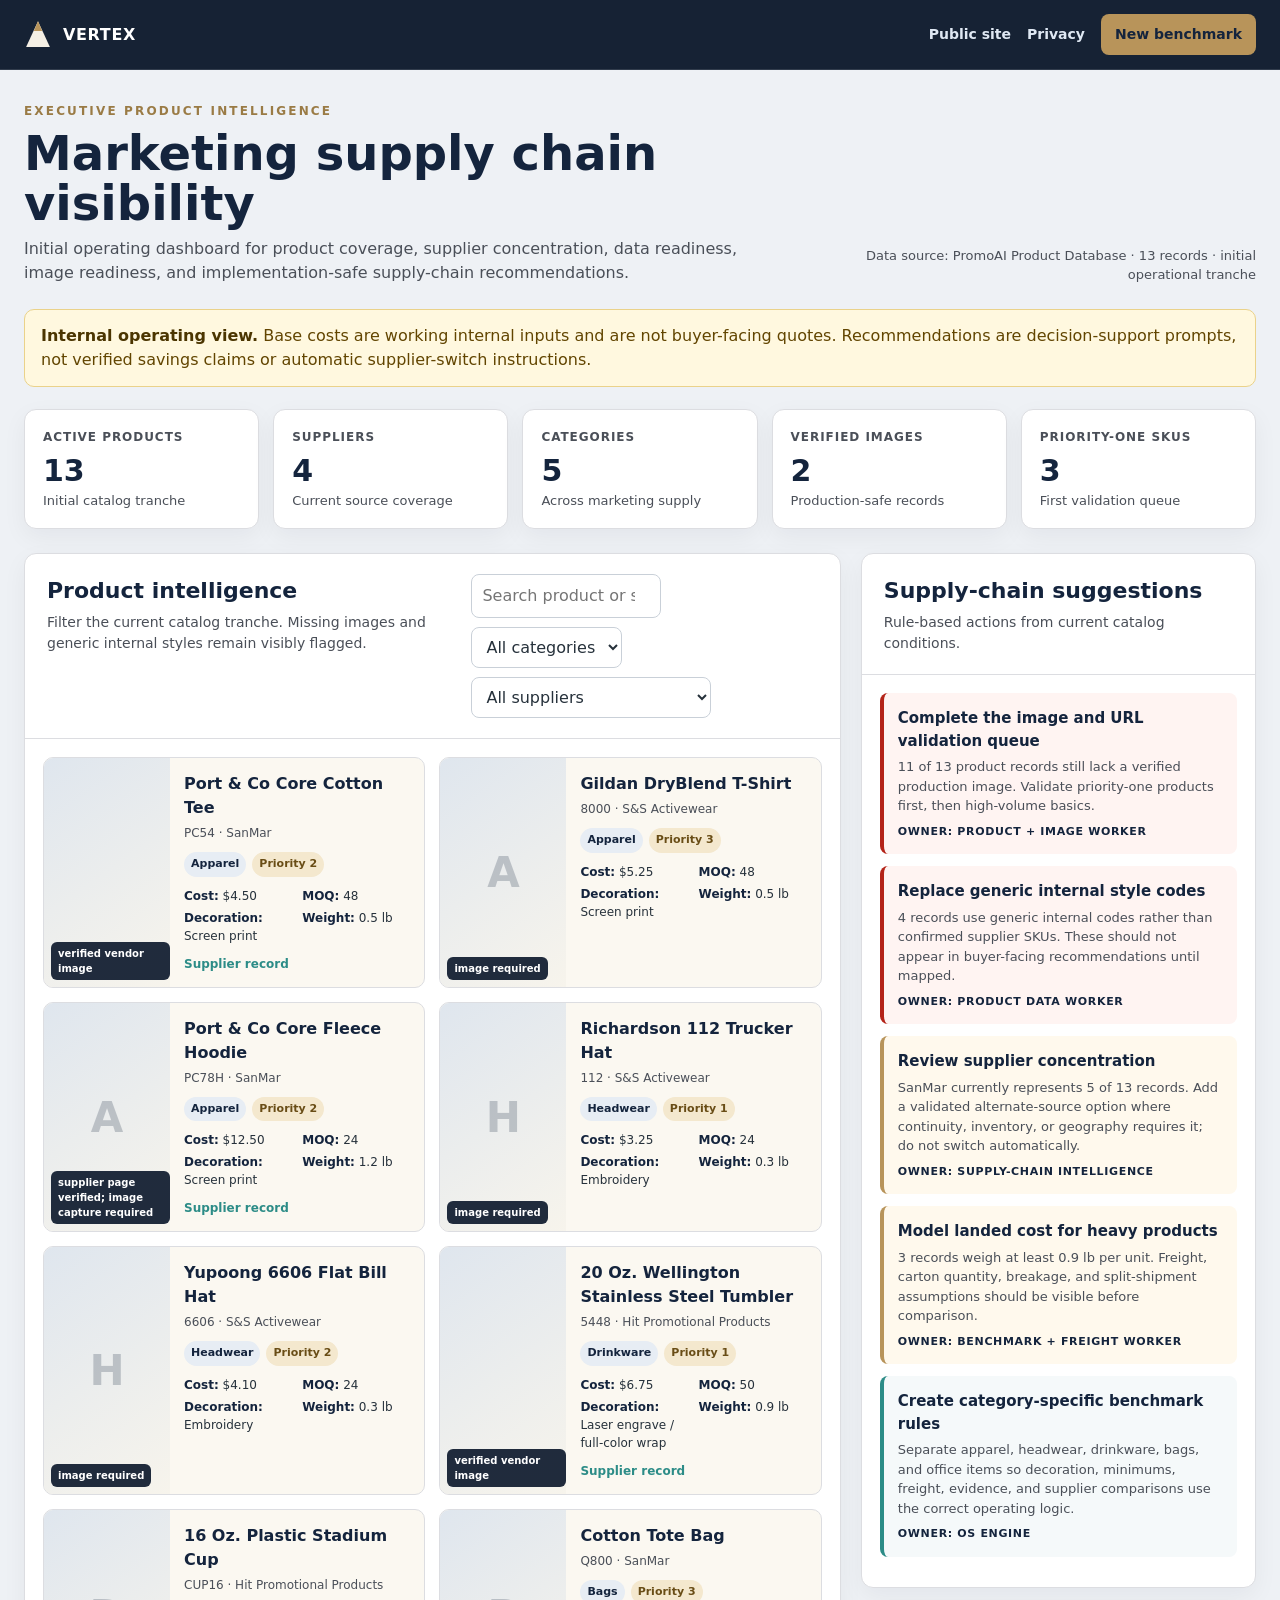
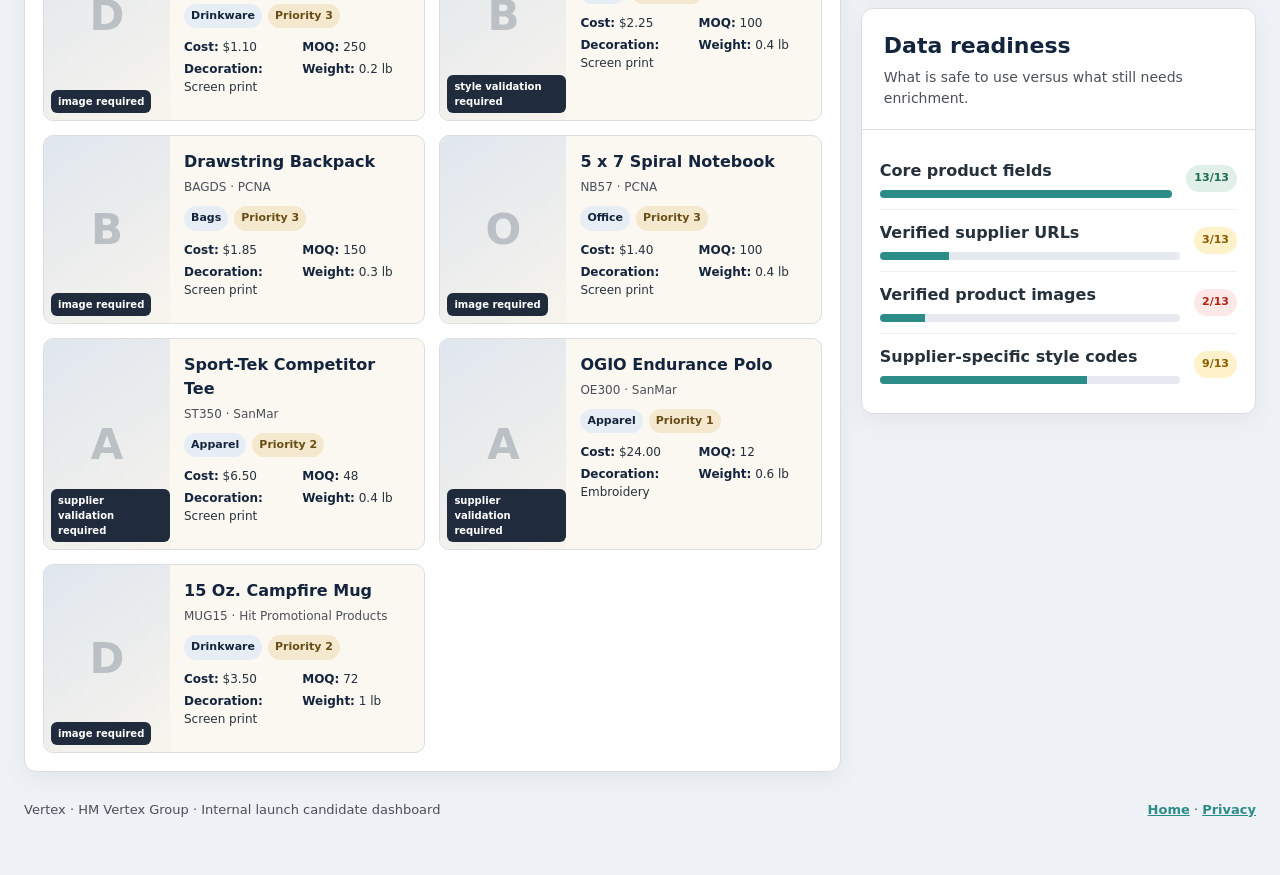
==== dashboard.html @ eda18f78 "Add Vertex executive product and supply chain dashboard" ====
<!doctype html>
<html lang="en">
<head>
<meta charset="UTF-8" />
<meta name="viewport" content="width=device-width, initial-scale=1.0" />
<title>Vertex Executive Dashboard</title>
<meta name="description" content="Vertex product intelligence, data readiness, and supply-chain recommendation dashboard." />
<link rel="icon" href="/assets/apex.svg" type="image/svg+xml" />
<style>
:root{--navy:#14243d;--navy2:#0f1b2e;--bronze:#b8945a;--bronze2:#9a7b45;--cream:#f4efe4;--cream2:#fbf8f1;--teal:#2c8c87;--teal2:#57bfb4;--green:#1e6b52;--red:#b42318;--amber:#8a5a00;--ink:#26313b;--grey:#4a4f58;--line:#dcdde1;--white:#fff}
*{box-sizing:border-box}html{scroll-behavior:smooth}body{margin:0;font-family:Inter,system-ui,-apple-system,Segoe UI,sans-serif;background:#eef1f5;color:var(--ink);line-height:1.5}a{color:var(--teal)}button,input,select{font:inherit}a:focus-visible,button:focus-visible,input:focus-visible,select:focus-visible{outline:3px solid var(--teal2);outline-offset:3px}.skip{position:absolute;left:-999px;top:0;background:var(--bronze);color:var(--navy);padding:12px 16px;font-weight:900;z-index:100}.skip:focus{left:0}.shell{min-height:100vh}.topbar{position:sticky;top:0;z-index:20;background:rgba(15,27,46,.97);color:#fff;border-bottom:1px solid rgba(255,255,255,.12)}.topbar-inner{max-width:1320px;margin:auto;padding:14px 24px;display:flex;align-items:center;justify-content:space-between;gap:18px}.brand{display:flex;align-items:center;gap:11px;color:#fff;text-decoration:none;font-weight:900;letter-spacing:.04em}.brand img{width:28px;height:31px}.topnav{display:flex;align-items:center;gap:16px}.topnav a{color:#dfe8f3;text-decoration:none;font-weight:800;font-size:14px}.topnav a:hover{color:#fff}.topnav .primary{background:var(--bronze);color:var(--navy);padding:10px 14px;border-radius:8px}.layout{max-width:1320px;margin:auto;padding:28px 24px 56px}.hero{display:flex;justify-content:space-between;align-items:flex-end;gap:24px;margin-bottom:24px}.eyebrow{font-size:12px;text-transform:uppercase;letter-spacing:.18em;color:var(--bronze2);font-weight:900}.hero h1{margin:6px 0 8px;color:var(--navy);font-size:clamp(30px,5vw,48px);line-height:1.05}.hero p{margin:0;color:var(--grey);max-width:760px}.stamp{font-size:13px;color:var(--grey);text-align:right}.notice{background:#fff8df;border:1px solid #ead28a;border-radius:10px;padding:14px 16px;color:#624500;margin-bottom:22px}.notice strong{color:#4b3500}.metrics{display:grid;grid-template-columns:repeat(5,minmax(0,1fr));gap:14px;margin-bottom:24px}.metric{background:#fff;border:1px solid var(--line);border-radius:12px;padding:18px;box-shadow:0 8px 24px rgba(15,27,46,.05)}.metric .label{font-size:12px;color:var(--grey);font-weight:800;text-transform:uppercase;letter-spacing:.08em}.metric .value{font-size:30px;line-height:1;margin:10px 0 5px;color:var(--navy);font-weight:900}.metric .sub{font-size:13px;color:var(--grey)}.grid{display:grid;grid-template-columns:minmax(0,1.55fr) minmax(320px,.75fr);gap:20px;align-items:start}.panel{background:#fff;border:1px solid var(--line);border-radius:12px;box-shadow:0 8px 24px rgba(15,27,46,.05);overflow:hidden}.panel-head{display:flex;align-items:flex-start;justify-content:space-between;gap:18px;padding:20px 22px;border-bottom:1px solid var(--line)}.panel-head h2{margin:0;color:var(--navy);font-size:22px}.panel-head p{margin:5px 0 0;color:var(--grey);font-size:14px}.filters{display:flex;flex-wrap:wrap;gap:9px}.filters input,.filters select{border:1px solid #c9d0d8;border-radius:8px;padding:9px 10px;background:#fff;color:var(--ink)}.filters input{width:190px}.products{padding:18px;display:grid;grid-template-columns:repeat(2,minmax(0,1fr));gap:14px}.product{border:1px solid var(--line);border-radius:10px;overflow:hidden;background:var(--cream2);display:grid;grid-template-columns:126px 1fr;min-height:160px}.product-media{background:linear-gradient(145deg,#dfe6ee,#f7f4ec);display:grid;place-items:center;position:relative;overflow:hidden}.product-media img{width:100%;height:100%;object-fit:contain;background:#fff}.product-media .placeholder{font-size:42px;color:var(--navy);font-weight:900;opacity:.22}.image-badge{position:absolute;left:7px;bottom:7px;background:rgba(15,27,46,.92);color:#fff;border-radius:6px;padding:4px 7px;font-size:10px;font-weight:900}.product-body{padding:14px}.product h3{font-size:16px;color:var(--navy);margin:0 0 4px}.meta{font-size:12px;color:var(--grey);margin-bottom:10px}.tags{display:flex;gap:6px;flex-wrap:wrap;margin-bottom:10px}.tag{font-size:11px;font-weight:800;border-radius:999px;padding:4px 7px;background:#e7edf4;color:var(--navy)}.tag.priority{background:#f4e8ce;color:#694d16}.facts{display:grid;grid-template-columns:repeat(2,minmax(0,1fr));gap:4px 10px;font-size:12px}.facts b{color:var(--navy)}.product-actions{display:flex;gap:10px;margin-top:10px}.product-actions a{font-size:12px;font-weight:900;text-decoration:none}.sidebar{display:grid;gap:20px}.recommendations{padding:18px}.rec{border-left:4px solid var(--teal);background:#f5f9fa;border-radius:8px;padding:14px;margin-bottom:12px}.rec.high{border-color:var(--red);background:#fff4f2}.rec.medium{border-color:var(--bronze);background:#fff9ed}.rec h3{margin:0 0 5px;font-size:15px;color:var(--navy)}.rec p{margin:0;color:var(--grey);font-size:13px}.rec .owner{display:block;margin-top:8px;font-size:11px;font-weight:900;color:var(--navy);text-transform:uppercase;letter-spacing:.06em}.quality{padding:18px}.quality-row{display:grid;grid-template-columns:1fr auto;gap:14px;align-items:center;padding:11px 0;border-top:1px solid #edf0f3}.quality-row:first-child{border-top:0}.status{font-size:11px;font-weight:900;border-radius:999px;padding:5px 8px}.status.good{background:#e0f0e8;color:var(--green)}.status.warn{background:#fff1c9;color:var(--amber)}.status.bad{background:#fde8e8;color:var(--red)}.bar{height:8px;background:#e6eaf0;border-radius:999px;overflow:hidden;margin-top:7px}.bar span{display:block;height:100%;background:var(--teal)}.empty{padding:42px;text-align:center;color:var(--grey)}.footer{margin-top:28px;color:var(--grey);font-size:13px;display:flex;justify-content:space-between;gap:16px;flex-wrap:wrap}.footer a{font-weight:800}@media(max-width:1080px){.metrics{grid-template-columns:repeat(3,1fr)}.grid{grid-template-columns:1fr}.sidebar{grid-template-columns:1fr 1fr}.products{grid-template-columns:repeat(2,1fr)}}@media(max-width:760px){.topnav a:not(.primary){display:none}.layout{padding:22px 16px 42px}.hero{display:block}.stamp{text-align:left;margin-top:12px}.metrics{grid-template-columns:repeat(2,1fr)}.products{grid-template-columns:1fr;padding:12px}.product{grid-template-columns:108px 1fr}.sidebar{grid-template-columns:1fr}.panel-head{display:block}.filters{margin-top:14px}.filters input,.filters select{width:100%}}@media(max-width:430px){.metrics{grid-template-columns:1fr}.product{grid-template-columns:1fr}.product-media{height:190px}}
</style>
</head>
<body>
<a class="skip" href="#main">Skip to dashboard</a>
<div class="shell">
<header class="topbar"><div class="topbar-inner">
<a class="brand" href="/"><img src="/assets/apex-dark.svg" alt="" />VERTEX</a>
<nav class="topnav" aria-label="Dashboard navigation"><a href="/">Public site</a><a href="/privacy.html">Privacy</a><a class="primary" href="/#benchmark">New benchmark</a></nav>
</div></header>
<main class="layout" id="main">
<section class="hero"><div><span class="eyebrow">Executive product intelligence</span><h1>Marketing supply chain visibility</h1><p>Initial operating dashboard for product coverage, supplier concentration, data readiness, image readiness, and implementation-safe supply-chain recommendations.</p></div><div class="stamp" id="stamp">Loading product intelligence…</div></section>
<div class="notice"><strong>Internal operating view.</strong> Base costs are working internal inputs and are not buyer-facing quotes. Recommendations are decision-support prompts, not verified savings claims or automatic supplier-switch instructions.</div>
<section class="metrics" aria-label="Product intelligence metrics">
<div class="metric"><div class="label">Active products</div><div class="value" id="metricProducts">—</div><div class="sub">Initial catalog tranche</div></div>
<div class="metric"><div class="label">Suppliers</div><div class="value" id="metricSuppliers">—</div><div class="sub">Current source coverage</div></div>
<div class="metric"><div class="label">Categories</div><div class="value" id="metricCategories">—</div><div class="sub">Across marketing supply</div></div>
<div class="metric"><div class="label">Verified images</div><div class="value" id="metricImages">—</div><div class="sub">Production-safe records</div></div>
<div class="metric"><div class="label">Priority-one SKUs</div><div class="value" id="metricPriority">—</div><div class="sub">First validation queue</div></div>
</section>
<div class="grid">
<section class="panel" aria-labelledby="productsTitle"><div class="panel-head"><div><h2 id="productsTitle">Product intelligence</h2><p>Filter the current catalog tranche. Missing images and generic internal styles remain visibly flagged.</p></div><div class="filters"><input id="search" type="search" placeholder="Search product or style" aria-label="Search products" /><select id="category" aria-label="Filter by category"><option value="">All categories</option></select><select id="supplier" aria-label="Filter by supplier"><option value="">All suppliers</option></select></div></div><div class="products" id="products"><div class="empty">Loading products…</div></div></section>
<aside class="sidebar">
<section class="panel"><div class="panel-head"><div><h2>Supply-chain suggestions</h2><p>Rule-based actions from current catalog conditions.</p></div></div><div class="recommendations" id="recommendations"></div></section>
<section class="panel"><div class="panel-head"><div><h2>Data readiness</h2><p>What is safe to use versus what still needs enrichment.</p></div></div><div class="quality" id="quality"></div></section>
</aside>
</div>
<footer class="footer"><span>Vertex · HM Vertex Group · Internal launch candidate dashboard</span><span><a href="/">Home</a> · <a href="/privacy.html">Privacy</a></span></footer>
</main></div>
<script>
const state={products:[],filtered:[]};
const money=new Intl.NumberFormat('en-US',{style:'currency',currency:'USD'});
const esc=(v)=>String(v??'').replace(/[&<>"']/g,m=>({'&':'&amp;','<':'&lt;','>':'&gt;','"':'&quot;',"'":'&#039;'}[m]));
function unique(field){return [...new Set(state.products.map(p=>p[field]).filter(Boolean))].sort()}
function fillSelect(id,values){const el=document.getElementById(id);values.forEach(v=>{const o=document.createElement('option');o.value=v;o.textContent=v;el.appendChild(o)})}
function renderMetrics(){const p=state.products;document.getElementById('metricProducts').textContent=p.length;document.getElementById('metricSuppliers').textContent=unique('supplier').length;document.getElementById('metricCategories').textContent=unique('category').length;document.getElementById('metricImages').textContent=p.filter(x=>x.image_status==='verified vendor image'&&x.image_url).length;document.getElementById('metricPriority').textContent=p.filter(x=>Number(x.priority)===1).length}
function productCard(p){const image=p.image_url?`<img src="${esc(p.image_url)}" alt="${esc(p.name)} product image" loading="lazy" referrerpolicy="no-referrer" onerror="this.remove();this.parentElement.querySelector('.placeholder').hidden=false">`:'';const placeholder=`<div class="placeholder" ${p.image_url?'hidden':''} aria-label="Product image not yet verified">${esc((p.category||'?').slice(0,1))}</div>`;const productLink=p.product_url?`<a href="${esc(p.product_url)}" target="_blank" rel="noreferrer">Supplier record</a>`:'';return `<article class="product"><div class="product-media">${image}${placeholder}<span class="image-badge">${esc(p.image_status)}</span></div><div class="product-body"><h3>${esc(p.name)}</h3><div class="meta">${esc(p.style)} · ${esc(p.supplier)}</div><div class="tags"><span class="tag">${esc(p.category)}</span><span class="tag priority">Priority ${esc(p.priority)}</span></div><div class="facts"><span><b>Cost:</b> ${money.format(Number(p.base_cost)||0)}</span><span><b>MOQ:</b> ${esc(p.min_qty)}</span><span><b>Decoration:</b> ${esc(p.decoration)}</span><span><b>Weight:</b> ${esc(p.weight_lbs)} lb</span></div><div class="product-actions">${productLink}</div></div></article>`}
function applyFilters(){const q=document.getElementById('search').value.trim().toLowerCase();const c=document.getElementById('category').value;const s=document.getElementById('supplier').value;state.filtered=state.products.filter(p=>(!q||[p.name,p.style,p.supplier,p.category].join(' ').toLowerCase().includes(q))&&(!c||p.category===c)&&(!s||p.supplier===s));document.getElementById('products').innerHTML=state.filtered.length?state.filtered.map(productCard).join(''):'<div class="empty">No products match these filters.</div>'}
function buildRecommendations(){const p=state.products;const supplierCounts=Object.entries(p.reduce((a,x)=>(a[x.supplier]=(a[x.supplier]||0)+1,a),{})).sort((a,b)=>b[1]-a[1]);const missingImages=p.filter(x=>!x.image_url).length;const generic=p.filter(x=>/^(BAGDS|NB57|CUP16|MUG15|TUM20)$/.test(x.style)).length;const heavy=p.filter(x=>Number(x.weight_lbs)>=.9).length;const highest=supplierCounts[0]||['None',0];const recs=[
{level:'high',title:'Complete the image and URL validation queue',text:`${missingImages} of ${p.length} product records still lack a verified production image. Validate priority-one products first, then high-volume basics.`,owner:'Product + Image worker'},
{level:'high',title:'Replace generic internal style codes',text:`${generic} records use generic internal codes rather than confirmed supplier SKUs. These should not appear in buyer-facing recommendations until mapped.`,owner:'Product data worker'},
{level:'medium',title:'Review supplier concentration',text:`${highest[0]} currently represents ${highest[1]} of ${p.length} records. Add a validated alternate-source option where continuity, inventory, or geography requires it; do not switch automatically.`,owner:'Supply-chain intelligence'},
{level:'medium',title:'Model landed cost for heavy products',text:`${heavy} records weigh at least 0.9 lb per unit. Freight, carton quantity, breakage, and split-shipment assumptions should be visible before comparison.`,owner:'Benchmark + freight worker'},
{level:'',title:'Create category-specific benchmark rules',text:'Separate apparel, headwear, drinkware, bags, and office items so decoration, minimums, freight, evidence, and supplier comparisons use the correct operating logic.',owner:'OS Engine'}];
document.getElementById('recommendations').innerHTML=recs.map(r=>`<article class="rec ${r.level}"><h3>${esc(r.title)}</h3><p>${esc(r.text)}</p><span class="owner">Owner: ${esc(r.owner)}</span></article>`).join('')}
function buildQuality(){const p=state.products;const verified=p.filter(x=>x.image_url&&x.image_status==='verified vendor image').length;const supplierUrl=p.filter(x=>x.product_url).length;const realStyles=p.filter(x=>!/^(BAGDS|NB57|CUP16|MUG15|TUM20)$/.test(x.style)).length;const rows=[['Core product fields',p.length,p.length,'good'],['Verified supplier URLs',supplierUrl,p.length,supplierUrl===p.length?'good':'warn'],['Verified product images',verified,p.length,verified===p.length?'good':'bad'],['Supplier-specific style codes',realStyles,p.length,realStyles===p.length?'good':'warn']];document.getElementById('quality').innerHTML=rows.map(([label,n,total,status])=>{const pct=Math.round((n/total)*100);return `<div class="quality-row"><div><strong>${esc(label)}</strong><div class="bar" aria-label="${pct}% complete"><span style="width:${pct}%"></span></div></div><span class="status ${status}">${n}/${total}</span></div>`}).join('')}
async function init(){try{const res=await fetch('/data/products.json',{cache:'no-store'});if(!res.ok)throw new Error('data unavailable');const data=await res.json();state.products=data.products||[];document.getElementById('stamp').textContent=`Data source: ${data.source} · ${state.products.length} records · ${data.data_status}`;fillSelect('category',unique('category'));fillSelect('supplier',unique('supplier'));renderMetrics();applyFilters();buildRecommendations();buildQuality()}catch(err){document.getElementById('stamp').textContent='Product data unavailable';document.getElementById('products').innerHTML='<div class="empty">The product dataset could not be loaded. Check the deployment path for /data/products.json.</div>'}}
['search','category','supplier'].forEach(id=>document.getElementById(id).addEventListener(id==='search'?'input':'change',applyFilters));init();
</script>
</body>
</html>
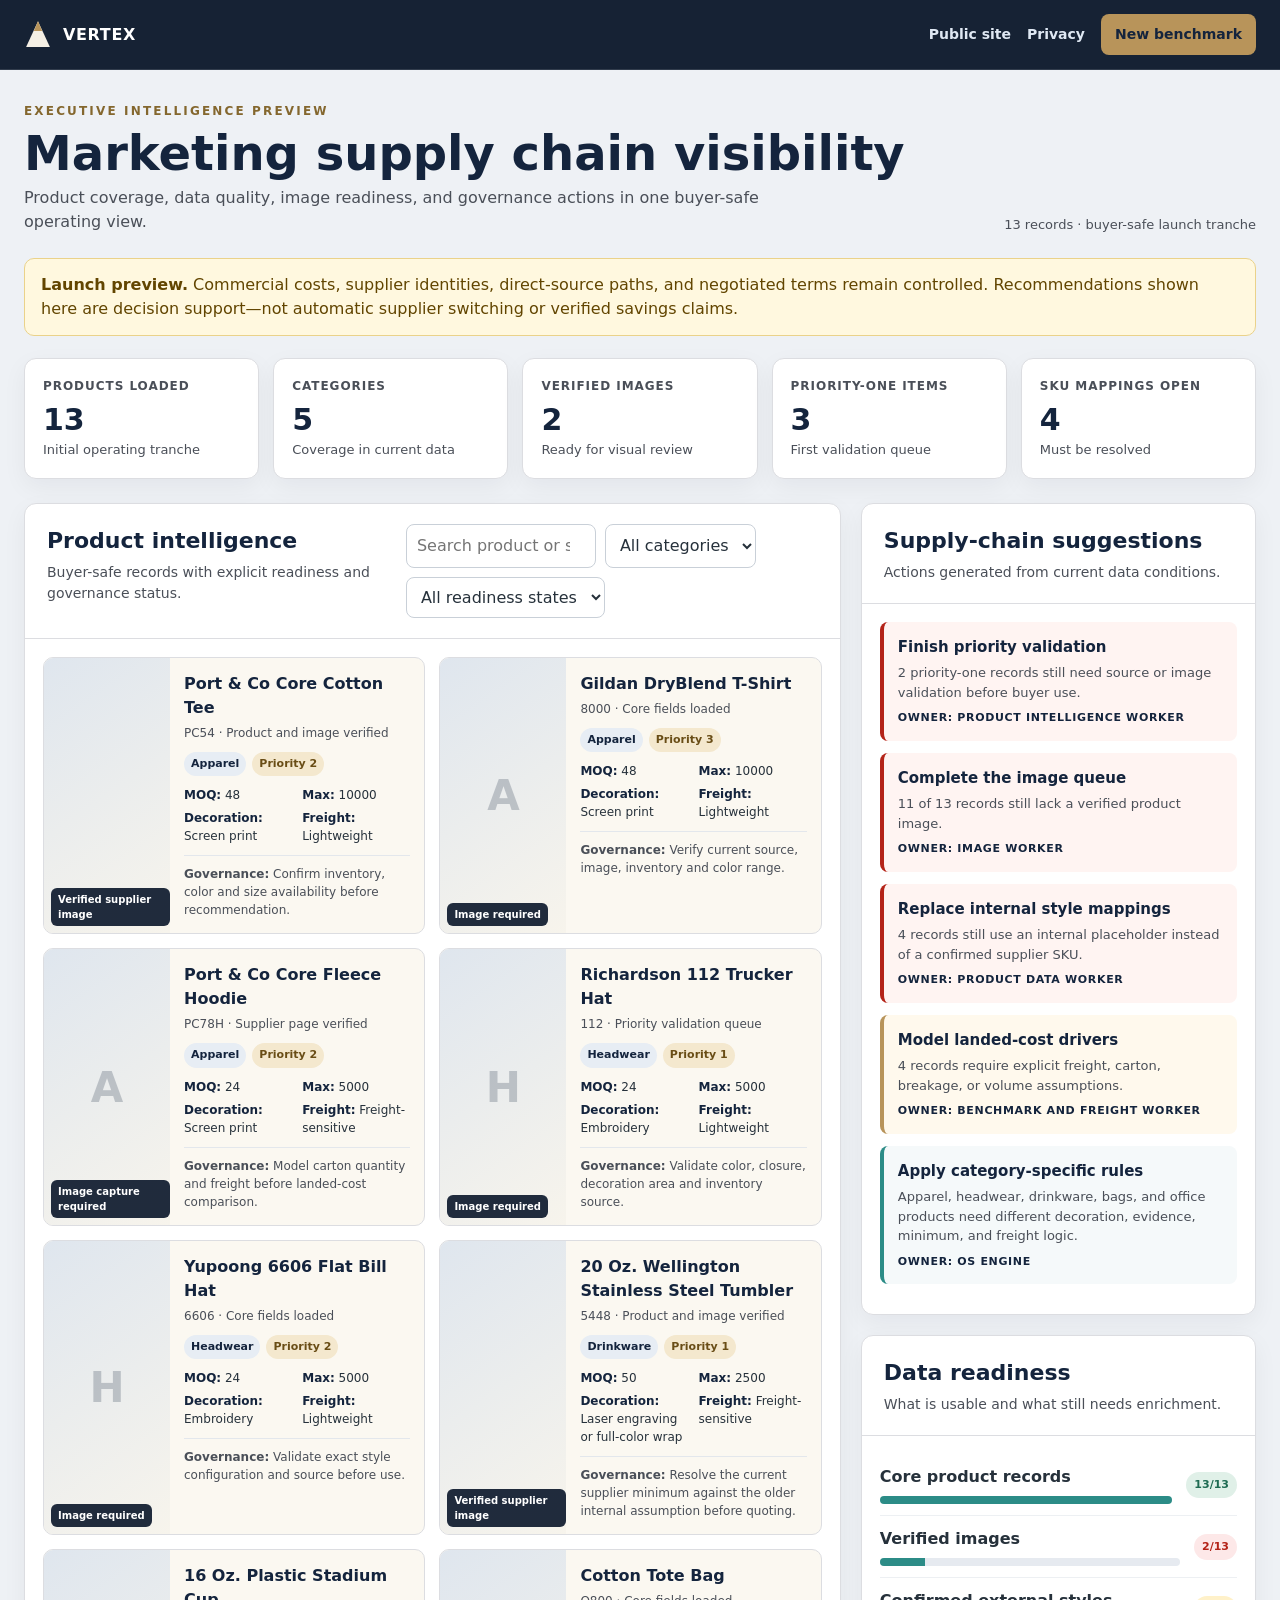
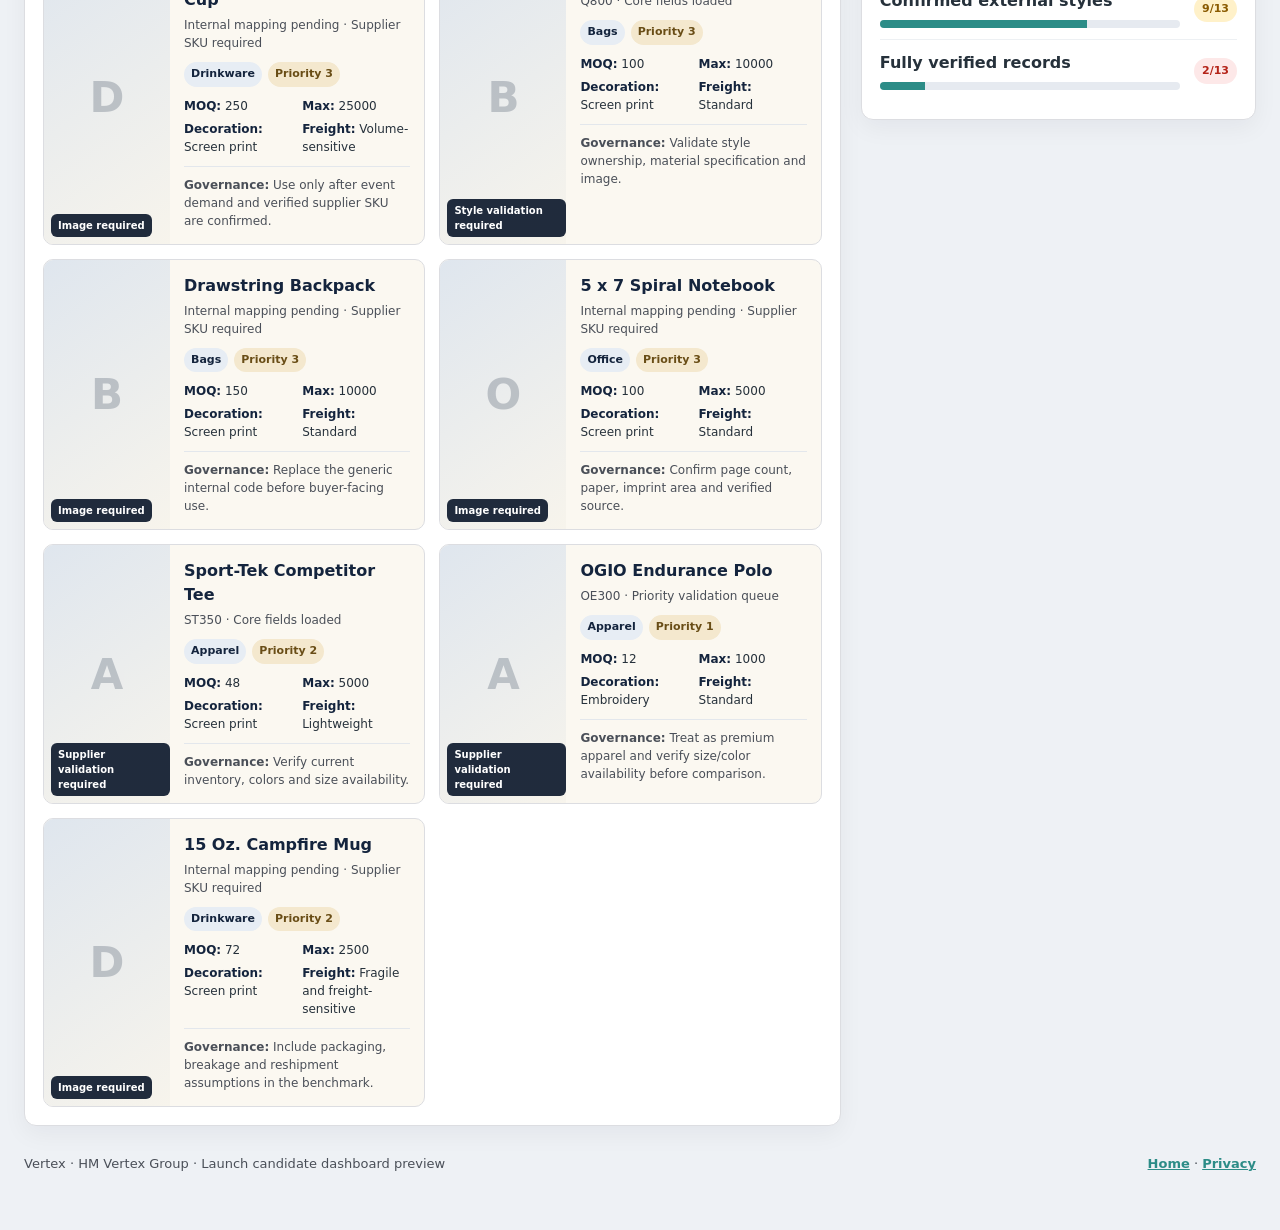
==== commit 3338264f: "Make Vertex dashboard buyer-safe" ====
--- a/dashboard.html
+++ b/dashboard.html
@@ -3,59 +3,36 @@
 <head>
 <meta charset="UTF-8" />
 <meta name="viewport" content="width=device-width, initial-scale=1.0" />
-<title>Vertex Executive Dashboard</title>
-<meta name="description" content="Vertex product intelligence, data readiness, and supply-chain recommendation dashboard." />
+<title>Vertex Executive Dashboard Preview</title>
+<meta name="description" content="Vertex product intelligence, data readiness, and supply-chain governance dashboard preview." />
+<meta name="robots" content="noindex,nofollow" />
 <link rel="icon" href="/assets/apex.svg" type="image/svg+xml" />
 <style>
-:root{--navy:#14243d;--navy2:#0f1b2e;--bronze:#b8945a;--bronze2:#9a7b45;--cream:#f4efe4;--cream2:#fbf8f1;--teal:#2c8c87;--teal2:#57bfb4;--green:#1e6b52;--red:#b42318;--amber:#8a5a00;--ink:#26313b;--grey:#4a4f58;--line:#dcdde1;--white:#fff}
-*{box-sizing:border-box}html{scroll-behavior:smooth}body{margin:0;font-family:Inter,system-ui,-apple-system,Segoe UI,sans-serif;background:#eef1f5;color:var(--ink);line-height:1.5}a{color:var(--teal)}button,input,select{font:inherit}a:focus-visible,button:focus-visible,input:focus-visible,select:focus-visible{outline:3px solid var(--teal2);outline-offset:3px}.skip{position:absolute;left:-999px;top:0;background:var(--bronze);color:var(--navy);padding:12px 16px;font-weight:900;z-index:100}.skip:focus{left:0}.shell{min-height:100vh}.topbar{position:sticky;top:0;z-index:20;background:rgba(15,27,46,.97);color:#fff;border-bottom:1px solid rgba(255,255,255,.12)}.topbar-inner{max-width:1320px;margin:auto;padding:14px 24px;display:flex;align-items:center;justify-content:space-between;gap:18px}.brand{display:flex;align-items:center;gap:11px;color:#fff;text-decoration:none;font-weight:900;letter-spacing:.04em}.brand img{width:28px;height:31px}.topnav{display:flex;align-items:center;gap:16px}.topnav a{color:#dfe8f3;text-decoration:none;font-weight:800;font-size:14px}.topnav a:hover{color:#fff}.topnav .primary{background:var(--bronze);color:var(--navy);padding:10px 14px;border-radius:8px}.layout{max-width:1320px;margin:auto;padding:28px 24px 56px}.hero{display:flex;justify-content:space-between;align-items:flex-end;gap:24px;margin-bottom:24px}.eyebrow{font-size:12px;text-transform:uppercase;letter-spacing:.18em;color:var(--bronze2);font-weight:900}.hero h1{margin:6px 0 8px;color:var(--navy);font-size:clamp(30px,5vw,48px);line-height:1.05}.hero p{margin:0;color:var(--grey);max-width:760px}.stamp{font-size:13px;color:var(--grey);text-align:right}.notice{background:#fff8df;border:1px solid #ead28a;border-radius:10px;padding:14px 16px;color:#624500;margin-bottom:22px}.notice strong{color:#4b3500}.metrics{display:grid;grid-template-columns:repeat(5,minmax(0,1fr));gap:14px;margin-bottom:24px}.metric{background:#fff;border:1px solid var(--line);border-radius:12px;padding:18px;box-shadow:0 8px 24px rgba(15,27,46,.05)}.metric .label{font-size:12px;color:var(--grey);font-weight:800;text-transform:uppercase;letter-spacing:.08em}.metric .value{font-size:30px;line-height:1;margin:10px 0 5px;color:var(--navy);font-weight:900}.metric .sub{font-size:13px;color:var(--grey)}.grid{display:grid;grid-template-columns:minmax(0,1.55fr) minmax(320px,.75fr);gap:20px;align-items:start}.panel{background:#fff;border:1px solid var(--line);border-radius:12px;box-shadow:0 8px 24px rgba(15,27,46,.05);overflow:hidden}.panel-head{display:flex;align-items:flex-start;justify-content:space-between;gap:18px;padding:20px 22px;border-bottom:1px solid var(--line)}.panel-head h2{margin:0;color:var(--navy);font-size:22px}.panel-head p{margin:5px 0 0;color:var(--grey);font-size:14px}.filters{display:flex;flex-wrap:wrap;gap:9px}.filters input,.filters select{border:1px solid #c9d0d8;border-radius:8px;padding:9px 10px;background:#fff;color:var(--ink)}.filters input{width:190px}.products{padding:18px;display:grid;grid-template-columns:repeat(2,minmax(0,1fr));gap:14px}.product{border:1px solid var(--line);border-radius:10px;overflow:hidden;background:var(--cream2);display:grid;grid-template-columns:126px 1fr;min-height:160px}.product-media{background:linear-gradient(145deg,#dfe6ee,#f7f4ec);display:grid;place-items:center;position:relative;overflow:hidden}.product-media img{width:100%;height:100%;object-fit:contain;background:#fff}.product-media .placeholder{font-size:42px;color:var(--navy);font-weight:900;opacity:.22}.image-badge{position:absolute;left:7px;bottom:7px;background:rgba(15,27,46,.92);color:#fff;border-radius:6px;padding:4px 7px;font-size:10px;font-weight:900}.product-body{padding:14px}.product h3{font-size:16px;color:var(--navy);margin:0 0 4px}.meta{font-size:12px;color:var(--grey);margin-bottom:10px}.tags{display:flex;gap:6px;flex-wrap:wrap;margin-bottom:10px}.tag{font-size:11px;font-weight:800;border-radius:999px;padding:4px 7px;background:#e7edf4;color:var(--navy)}.tag.priority{background:#f4e8ce;color:#694d16}.facts{display:grid;grid-template-columns:repeat(2,minmax(0,1fr));gap:4px 10px;font-size:12px}.facts b{color:var(--navy)}.product-actions{display:flex;gap:10px;margin-top:10px}.product-actions a{font-size:12px;font-weight:900;text-decoration:none}.sidebar{display:grid;gap:20px}.recommendations{padding:18px}.rec{border-left:4px solid var(--teal);background:#f5f9fa;border-radius:8px;padding:14px;margin-bottom:12px}.rec.high{border-color:var(--red);background:#fff4f2}.rec.medium{border-color:var(--bronze);background:#fff9ed}.rec h3{margin:0 0 5px;font-size:15px;color:var(--navy)}.rec p{margin:0;color:var(--grey);font-size:13px}.rec .owner{display:block;margin-top:8px;font-size:11px;font-weight:900;color:var(--navy);text-transform:uppercase;letter-spacing:.06em}.quality{padding:18px}.quality-row{display:grid;grid-template-columns:1fr auto;gap:14px;align-items:center;padding:11px 0;border-top:1px solid #edf0f3}.quality-row:first-child{border-top:0}.status{font-size:11px;font-weight:900;border-radius:999px;padding:5px 8px}.status.good{background:#e0f0e8;color:var(--green)}.status.warn{background:#fff1c9;color:var(--amber)}.status.bad{background:#fde8e8;color:var(--red)}.bar{height:8px;background:#e6eaf0;border-radius:999px;overflow:hidden;margin-top:7px}.bar span{display:block;height:100%;background:var(--teal)}.empty{padding:42px;text-align:center;color:var(--grey)}.footer{margin-top:28px;color:var(--grey);font-size:13px;display:flex;justify-content:space-between;gap:16px;flex-wrap:wrap}.footer a{font-weight:800}@media(max-width:1080px){.metrics{grid-template-columns:repeat(3,1fr)}.grid{grid-template-columns:1fr}.sidebar{grid-template-columns:1fr 1fr}.products{grid-template-columns:repeat(2,1fr)}}@media(max-width:760px){.topnav a:not(.primary){display:none}.layout{padding:22px 16px 42px}.hero{display:block}.stamp{text-align:left;margin-top:12px}.metrics{grid-template-columns:repeat(2,1fr)}.products{grid-template-columns:1fr;padding:12px}.product{grid-template-columns:108px 1fr}.sidebar{grid-template-columns:1fr}.panel-head{display:block}.filters{margin-top:14px}.filters input,.filters select{width:100%}}@media(max-width:430px){.metrics{grid-template-columns:1fr}.product{grid-template-columns:1fr}.product-media{height:190px}}
+:root{--navy:#14243d;--navy2:#0f1b2e;--bronze:#b8945a;--cream:#f4efe4;--cream2:#fbf8f1;--teal:#2c8c87;--teal2:#57bfb4;--green:#1e6b52;--red:#b42318;--amber:#8a5a00;--ink:#26313b;--grey:#4a4f58;--line:#dcdde1;--white:#fff}
+*{box-sizing:border-box}html{scroll-behavior:smooth}body{margin:0;font-family:Inter,system-ui,-apple-system,Segoe UI,sans-serif;background:#eef1f5;color:var(--ink);line-height:1.5}a{color:var(--teal)}button,input,select{font:inherit}a:focus-visible,button:focus-visible,input:focus-visible,select:focus-visible{outline:3px solid var(--teal2);outline-offset:3px}.skip{position:absolute;left:-999px;top:0;background:var(--bronze);color:var(--navy);padding:12px 16px;font-weight:900;z-index:100}.skip:focus{left:0}.topbar{position:sticky;top:0;z-index:20;background:rgba(15,27,46,.97);color:#fff;border-bottom:1px solid rgba(255,255,255,.12)}.topbar-inner{max-width:1320px;margin:auto;padding:14px 24px;display:flex;align-items:center;justify-content:space-between;gap:18px}.brand{display:flex;align-items:center;gap:11px;color:#fff;text-decoration:none;font-weight:900;letter-spacing:.04em}.brand img{width:28px;height:31px}.topnav{display:flex;align-items:center;gap:16px}.topnav a{color:#dfe8f3;text-decoration:none;font-weight:800;font-size:14px}.topnav .primary{background:var(--bronze);color:var(--navy);padding:10px 14px;border-radius:8px}.layout{max-width:1320px;margin:auto;padding:28px 24px 56px}.hero{display:flex;justify-content:space-between;align-items:flex-end;gap:24px;margin-bottom:24px}.eyebrow{font-size:12px;text-transform:uppercase;letter-spacing:.18em;color:#84672e;font-weight:900}.hero h1{margin:6px 0 8px;color:var(--navy);font-size:clamp(30px,5vw,48px);line-height:1.05}.hero p{margin:0;color:var(--grey);max-width:760px}.stamp{font-size:13px;color:var(--grey);text-align:right}.notice{background:#fff8df;border:1px solid #ead28a;border-radius:10px;padding:14px 16px;color:#624500;margin-bottom:22px}.metrics{display:grid;grid-template-columns:repeat(5,minmax(0,1fr));gap:14px;margin-bottom:24px}.metric{background:#fff;border:1px solid var(--line);border-radius:12px;padding:18px;box-shadow:0 8px 24px rgba(15,27,46,.05)}.metric .label{font-size:12px;color:var(--grey);font-weight:800;text-transform:uppercase;letter-spacing:.08em}.metric .value{font-size:30px;line-height:1;margin:10px 0 5px;color:var(--navy);font-weight:900}.metric .sub{font-size:13px;color:var(--grey)}.grid{display:grid;grid-template-columns:minmax(0,1.55fr) minmax(320px,.75fr);gap:20px;align-items:start}.panel{background:#fff;border:1px solid var(--line);border-radius:12px;box-shadow:0 8px 24px rgba(15,27,46,.05);overflow:hidden}.panel-head{display:flex;align-items:flex-start;justify-content:space-between;gap:18px;padding:20px 22px;border-bottom:1px solid var(--line)}.panel-head h2{margin:0;color:var(--navy);font-size:22px}.panel-head p{margin:5px 0 0;color:var(--grey);font-size:14px}.filters{display:flex;flex-wrap:wrap;gap:9px}.filters input,.filters select{border:1px solid #c9d0d8;border-radius:8px;padding:9px 10px;background:#fff;color:var(--ink)}.filters input{width:190px}.products{padding:18px;display:grid;grid-template-columns:repeat(2,minmax(0,1fr));gap:14px}.product{border:1px solid var(--line);border-radius:10px;overflow:hidden;background:var(--cream2);display:grid;grid-template-columns:126px 1fr;min-height:176px}.product-media{background:linear-gradient(145deg,#dfe6ee,#f7f4ec);display:grid;place-items:center;position:relative;overflow:hidden}.product-media img{width:100%;height:100%;object-fit:contain;background:#fff}.placeholder{font-size:42px;color:var(--navy);font-weight:900;opacity:.22}.image-badge{position:absolute;left:7px;bottom:7px;background:rgba(15,27,46,.92);color:#fff;border-radius:6px;padding:4px 7px;font-size:10px;font-weight:900}.product-body{padding:14px}.product h3{font-size:16px;color:var(--navy);margin:0 0 4px}.meta{font-size:12px;color:var(--grey);margin-bottom:10px}.tags{display:flex;gap:6px;flex-wrap:wrap;margin-bottom:10px}.tag{font-size:11px;font-weight:800;border-radius:999px;padding:4px 7px;background:#e7edf4;color:var(--navy)}.tag.priority{background:#f4e8ce;color:#694d16}.facts{display:grid;grid-template-columns:repeat(2,minmax(0,1fr));gap:5px 10px;font-size:12px}.facts b{color:var(--navy)}.flag{font-size:12px;color:var(--grey);border-top:1px solid #e3e7ec;margin-top:10px;padding-top:9px}.sidebar{display:grid;gap:20px}.recommendations,.quality{padding:18px}.rec{border-left:4px solid var(--teal);background:#f5f9fa;border-radius:8px;padding:14px;margin-bottom:12px}.rec.high{border-color:var(--red);background:#fff4f2}.rec.medium{border-color:var(--bronze);background:#fff9ed}.rec h3{margin:0 0 5px;font-size:15px;color:var(--navy)}.rec p{margin:0;color:var(--grey);font-size:13px}.owner{display:block;margin-top:8px;font-size:11px;font-weight:900;color:var(--navy);text-transform:uppercase;letter-spacing:.06em}.quality-row{display:grid;grid-template-columns:1fr auto;gap:14px;align-items:center;padding:11px 0;border-top:1px solid #edf0f3}.quality-row:first-child{border-top:0}.status{font-size:11px;font-weight:900;border-radius:999px;padding:5px 8px}.status.good{background:#e0f0e8;color:var(--green)}.status.warn{background:#fff1c9;color:var(--amber)}.status.bad{background:#fde8e8;color:var(--red)}.bar{height:8px;background:#e6eaf0;border-radius:999px;overflow:hidden;margin-top:7px}.bar span{display:block;height:100%;background:var(--teal)}.empty{padding:42px;text-align:center;color:var(--grey)}.footer{margin-top:28px;color:var(--grey);font-size:13px;display:flex;justify-content:space-between;gap:16px;flex-wrap:wrap}.footer a{font-weight:800}@media(max-width:1080px){.metrics{grid-template-columns:repeat(3,1fr)}.grid{grid-template-columns:1fr}.sidebar{grid-template-columns:1fr 1fr}}@media(max-width:760px){.topnav a:not(.primary){display:none}.layout{padding:22px 16px 42px}.hero{display:block}.stamp{text-align:left;margin-top:12px}.metrics{grid-template-columns:repeat(2,1fr)}.products{grid-template-columns:1fr;padding:12px}.product{grid-template-columns:108px 1fr}.sidebar{grid-template-columns:1fr}.panel-head{display:block}.filters{margin-top:14px}.filters input,.filters select{width:100%}}@media(max-width:430px){.metrics{grid-template-columns:1fr}.product{grid-template-columns:1fr}.product-media{height:190px}}
 </style>
 </head>
 <body>
 <a class="skip" href="#main">Skip to dashboard</a>
-<div class="shell">
-<header class="topbar"><div class="topbar-inner">
-<a class="brand" href="/"><img src="/assets/apex-dark.svg" alt="" />VERTEX</a>
-<nav class="topnav" aria-label="Dashboard navigation"><a href="/">Public site</a><a href="/privacy.html">Privacy</a><a class="primary" href="/#benchmark">New benchmark</a></nav>
-</div></header>
+<header class="topbar"><div class="topbar-inner"><a class="brand" href="/"><img src="/assets/apex-dark.svg" alt="" />VERTEX</a><nav class="topnav" aria-label="Dashboard navigation"><a href="/">Public site</a><a href="/privacy.html">Privacy</a><a class="primary" href="/#benchmark">New benchmark</a></nav></div></header>
 <main class="layout" id="main">
-<section class="hero"><div><span class="eyebrow">Executive product intelligence</span><h1>Marketing supply chain visibility</h1><p>Initial operating dashboard for product coverage, supplier concentration, data readiness, image readiness, and implementation-safe supply-chain recommendations.</p></div><div class="stamp" id="stamp">Loading product intelligence…</div></section>
-<div class="notice"><strong>Internal operating view.</strong> Base costs are working internal inputs and are not buyer-facing quotes. Recommendations are decision-support prompts, not verified savings claims or automatic supplier-switch instructions.</div>
-<section class="metrics" aria-label="Product intelligence metrics">
-<div class="metric"><div class="label">Active products</div><div class="value" id="metricProducts">—</div><div class="sub">Initial catalog tranche</div></div>
-<div class="metric"><div class="label">Suppliers</div><div class="value" id="metricSuppliers">—</div><div class="sub">Current source coverage</div></div>
-<div class="metric"><div class="label">Categories</div><div class="value" id="metricCategories">—</div><div class="sub">Across marketing supply</div></div>
-<div class="metric"><div class="label">Verified images</div><div class="value" id="metricImages">—</div><div class="sub">Production-safe records</div></div>
-<div class="metric"><div class="label">Priority-one SKUs</div><div class="value" id="metricPriority">—</div><div class="sub">First validation queue</div></div>
-</section>
-<div class="grid">
-<section class="panel" aria-labelledby="productsTitle"><div class="panel-head"><div><h2 id="productsTitle">Product intelligence</h2><p>Filter the current catalog tranche. Missing images and generic internal styles remain visibly flagged.</p></div><div class="filters"><input id="search" type="search" placeholder="Search product or style" aria-label="Search products" /><select id="category" aria-label="Filter by category"><option value="">All categories</option></select><select id="supplier" aria-label="Filter by supplier"><option value="">All suppliers</option></select></div></div><div class="products" id="products"><div class="empty">Loading products…</div></div></section>
-<aside class="sidebar">
-<section class="panel"><div class="panel-head"><div><h2>Supply-chain suggestions</h2><p>Rule-based actions from current catalog conditions.</p></div></div><div class="recommendations" id="recommendations"></div></section>
-<section class="panel"><div class="panel-head"><div><h2>Data readiness</h2><p>What is safe to use versus what still needs enrichment.</p></div></div><div class="quality" id="quality"></div></section>
-</aside>
-</div>
-<footer class="footer"><span>Vertex · HM Vertex Group · Internal launch candidate dashboard</span><span><a href="/">Home</a> · <a href="/privacy.html">Privacy</a></span></footer>
-</main></div>
+<section class="hero"><div><span class="eyebrow">Executive intelligence preview</span><h1>Marketing supply chain visibility</h1><p>Product coverage, data quality, image readiness, and governance actions in one buyer-safe operating view.</p></div><div class="stamp" id="stamp">Loading product intelligence…</div></section>
+<div class="notice"><strong>Launch preview.</strong> Commercial costs, supplier identities, direct-source paths, and negotiated terms remain controlled. Recommendations shown here are decision support—not automatic supplier switching or verified savings claims.</div>
+<section class="metrics" aria-label="Product intelligence metrics"><div class="metric"><div class="label">Products loaded</div><div class="value" id="metricProducts">—</div><div class="sub">Initial operating tranche</div></div><div class="metric"><div class="label">Categories</div><div class="value" id="metricCategories">—</div><div class="sub">Coverage in current data</div></div><div class="metric"><div class="label">Verified images</div><div class="value" id="metricImages">—</div><div class="sub">Ready for visual review</div></div><div class="metric"><div class="label">Priority-one items</div><div class="value" id="metricPriority">—</div><div class="sub">First validation queue</div></div><div class="metric"><div class="label">SKU mappings open</div><div class="value" id="metricMappings">—</div><div class="sub">Must be resolved</div></div></section>
+<div class="grid"><section class="panel" aria-labelledby="productsTitle"><div class="panel-head"><div><h2 id="productsTitle">Product intelligence</h2><p>Buyer-safe records with explicit readiness and governance status.</p></div><div class="filters"><input id="search" type="search" placeholder="Search product or style" aria-label="Search products" /><select id="category" aria-label="Filter by category"><option value="">All categories</option></select><select id="readiness" aria-label="Filter by readiness"><option value="">All readiness states</option><option value="verified">Verified</option><option value="open">Open validation</option></select></div></div><div class="products" id="products"><div class="empty">Loading products…</div></div></section><aside class="sidebar"><section class="panel"><div class="panel-head"><div><h2>Supply-chain suggestions</h2><p>Actions generated from current data conditions.</p></div></div><div class="recommendations" id="recommendations"></div></section><section class="panel"><div class="panel-head"><div><h2>Data readiness</h2><p>What is usable and what still needs enrichment.</p></div></div><div class="quality" id="quality"></div></section></aside></div>
+<footer class="footer"><span>Vertex · HM Vertex Group · Launch candidate dashboard preview</span><span><a href="/">Home</a> · <a href="/privacy.html">Privacy</a></span></footer>
+</main>
 <script>
-const state={products:[],filtered:[]};
-const money=new Intl.NumberFormat('en-US',{style:'currency',currency:'USD'});
-const esc=(v)=>String(v??'').replace(/[&<>"']/g,m=>({'&':'&amp;','<':'&lt;','>':'&gt;','"':'&quot;',"'":'&#039;'}[m]));
-function unique(field){return [...new Set(state.products.map(p=>p[field]).filter(Boolean))].sort()}
+const state={products:[],filtered:[]};const esc=v=>String(v??'').replace(/[&<>"']/g,m=>({'&':'&amp;','<':'&lt;','>':'&gt;','"':'&quot;',"'":'&#039;'}[m]));const unique=f=>[...new Set(state.products.map(p=>p[f]).filter(Boolean))].sort();
 function fillSelect(id,values){const el=document.getElementById(id);values.forEach(v=>{const o=document.createElement('option');o.value=v;o.textContent=v;el.appendChild(o)})}
-function renderMetrics(){const p=state.products;document.getElementById('metricProducts').textContent=p.length;document.getElementById('metricSuppliers').textContent=unique('supplier').length;document.getElementById('metricCategories').textContent=unique('category').length;document.getElementById('metricImages').textContent=p.filter(x=>x.image_status==='verified vendor image'&&x.image_url).length;document.getElementById('metricPriority').textContent=p.filter(x=>Number(x.priority)===1).length}
-function productCard(p){const image=p.image_url?`<img src="${esc(p.image_url)}" alt="${esc(p.name)} product image" loading="lazy" referrerpolicy="no-referrer" onerror="this.remove();this.parentElement.querySelector('.placeholder').hidden=false">`:'';const placeholder=`<div class="placeholder" ${p.image_url?'hidden':''} aria-label="Product image not yet verified">${esc((p.category||'?').slice(0,1))}</div>`;const productLink=p.product_url?`<a href="${esc(p.product_url)}" target="_blank" rel="noreferrer">Supplier record</a>`:'';return `<article class="product"><div class="product-media">${image}${placeholder}<span class="image-badge">${esc(p.image_status)}</span></div><div class="product-body"><h3>${esc(p.name)}</h3><div class="meta">${esc(p.style)} · ${esc(p.supplier)}</div><div class="tags"><span class="tag">${esc(p.category)}</span><span class="tag priority">Priority ${esc(p.priority)}</span></div><div class="facts"><span><b>Cost:</b> ${money.format(Number(p.base_cost)||0)}</span><span><b>MOQ:</b> ${esc(p.min_qty)}</span><span><b>Decoration:</b> ${esc(p.decoration)}</span><span><b>Weight:</b> ${esc(p.weight_lbs)} lb</span></div><div class="product-actions">${productLink}</div></div></article>`}
-function applyFilters(){const q=document.getElementById('search').value.trim().toLowerCase();const c=document.getElementById('category').value;const s=document.getElementById('supplier').value;state.filtered=state.products.filter(p=>(!q||[p.name,p.style,p.supplier,p.category].join(' ').toLowerCase().includes(q))&&(!c||p.category===c)&&(!s||p.supplier===s));document.getElementById('products').innerHTML=state.filtered.length?state.filtered.map(productCard).join(''):'<div class="empty">No products match these filters.</div>'}
-function buildRecommendations(){const p=state.products;const supplierCounts=Object.entries(p.reduce((a,x)=>(a[x.supplier]=(a[x.supplier]||0)+1,a),{})).sort((a,b)=>b[1]-a[1]);const missingImages=p.filter(x=>!x.image_url).length;const generic=p.filter(x=>/^(BAGDS|NB57|CUP16|MUG15|TUM20)$/.test(x.style)).length;const heavy=p.filter(x=>Number(x.weight_lbs)>=.9).length;const highest=supplierCounts[0]||['None',0];const recs=[
-{level:'high',title:'Complete the image and URL validation queue',text:`${missingImages} of ${p.length} product records still lack a verified production image. Validate priority-one products first, then high-volume basics.`,owner:'Product + Image worker'},
-{level:'high',title:'Replace generic internal style codes',text:`${generic} records use generic internal codes rather than confirmed supplier SKUs. These should not appear in buyer-facing recommendations until mapped.`,owner:'Product data worker'},
-{level:'medium',title:'Review supplier concentration',text:`${highest[0]} currently represents ${highest[1]} of ${p.length} records. Add a validated alternate-source option where continuity, inventory, or geography requires it; do not switch automatically.`,owner:'Supply-chain intelligence'},
-{level:'medium',title:'Model landed cost for heavy products',text:`${heavy} records weigh at least 0.9 lb per unit. Freight, carton quantity, breakage, and split-shipment assumptions should be visible before comparison.`,owner:'Benchmark + freight worker'},
-{level:'',title:'Create category-specific benchmark rules',text:'Separate apparel, headwear, drinkware, bags, and office items so decoration, minimums, freight, evidence, and supplier comparisons use the correct operating logic.',owner:'OS Engine'}];
-document.getElementById('recommendations').innerHTML=recs.map(r=>`<article class="rec ${r.level}"><h3>${esc(r.title)}</h3><p>${esc(r.text)}</p><span class="owner">Owner: ${esc(r.owner)}</span></article>`).join('')}
-function buildQuality(){const p=state.products;const verified=p.filter(x=>x.image_url&&x.image_status==='verified vendor image').length;const supplierUrl=p.filter(x=>x.product_url).length;const realStyles=p.filter(x=>!/^(BAGDS|NB57|CUP16|MUG15|TUM20)$/.test(x.style)).length;const rows=[['Core product fields',p.length,p.length,'good'],['Verified supplier URLs',supplierUrl,p.length,supplierUrl===p.length?'good':'warn'],['Verified product images',verified,p.length,verified===p.length?'good':'bad'],['Supplier-specific style codes',realStyles,p.length,realStyles===p.length?'good':'warn']];document.getElementById('quality').innerHTML=rows.map(([label,n,total,status])=>{const pct=Math.round((n/total)*100);return `<div class="quality-row"><div><strong>${esc(label)}</strong><div class="bar" aria-label="${pct}% complete"><span style="width:${pct}%"></span></div></div><span class="status ${status}">${n}/${total}</span></div>`}).join('')}
-async function init(){try{const res=await fetch('/data/products.json',{cache:'no-store'});if(!res.ok)throw new Error('data unavailable');const data=await res.json();state.products=data.products||[];document.getElementById('stamp').textContent=`Data source: ${data.source} · ${state.products.length} records · ${data.data_status}`;fillSelect('category',unique('category'));fillSelect('supplier',unique('supplier'));renderMetrics();applyFilters();buildRecommendations();buildQuality()}catch(err){document.getElementById('stamp').textContent='Product data unavailable';document.getElementById('products').innerHTML='<div class="empty">The product dataset could not be loaded. Check the deployment path for /data/products.json.</div>'}}
-['search','category','supplier'].forEach(id=>document.getElementById(id).addEventListener(id==='search'?'input':'change',applyFilters));init();
+function isVerified(p){return p.record_status==='Product and image verified'}
+function renderMetrics(){const p=state.products;document.getElementById('metricProducts').textContent=p.length;document.getElementById('metricCategories').textContent=unique('category').length;document.getElementById('metricImages').textContent=p.filter(x=>x.image_url&&/verified/i.test(x.image_status)).length;document.getElementById('metricPriority').textContent=p.filter(x=>Number(x.priority)===1).length;document.getElementById('metricMappings').textContent=p.filter(x=>/mapping pending/i.test(x.style)).length}
+function card(p){const image=p.image_url?`<img src="${esc(p.image_url)}" alt="${esc(p.name)} product image" loading="lazy" referrerpolicy="no-referrer" onerror="this.remove();this.parentElement.querySelector('.placeholder').hidden=false">`:'';return `<article class="product"><div class="product-media">${image}<div class="placeholder" ${p.image_url?'hidden':''} aria-label="Product image not yet verified">${esc((p.category||'?')[0])}</div><span class="image-badge">${esc(p.image_status)}</span></div><div class="product-body"><h3>${esc(p.name)}</h3><div class="meta">${esc(p.style)} · ${esc(p.record_status)}</div><div class="tags"><span class="tag">${esc(p.category)}</span><span class="tag priority">Priority ${esc(p.priority)}</span></div><div class="facts"><span><b>MOQ:</b> ${esc(p.min_qty)}</span><span><b>Max:</b> ${esc(p.max_qty)}</span><span><b>Decoration:</b> ${esc(p.decoration)}</span><span><b>Freight:</b> ${esc(p.weight_band)}</span></div><div class="flag"><b>Governance:</b> ${esc(p.governance_flag)}</div></div></article>`}
+function applyFilters(){const q=document.getElementById('search').value.trim().toLowerCase(),c=document.getElementById('category').value,r=document.getElementById('readiness').value;state.filtered=state.products.filter(p=>(!q||[p.name,p.style,p.category,p.record_status].join(' ').toLowerCase().includes(q))&&(!c||p.category===c)&&(!r||(r==='verified'?isVerified(p):!isVerified(p))));document.getElementById('products').innerHTML=state.filtered.length?state.filtered.map(card).join(''):'<div class="empty">No products match these filters.</div>'}
+function recommendations(){const p=state.products,missing=p.filter(x=>!x.image_url).length,mapping=p.filter(x=>/mapping pending/i.test(x.style)).length,freight=p.filter(x=>/freight-sensitive|fragile|volume-sensitive/i.test(x.weight_band)).length,priorityOpen=p.filter(x=>Number(x.priority)===1&&!isVerified(x)).length;const items=[['high','Finish priority validation',`${priorityOpen} priority-one records still need source or image validation before buyer use.`,'Product intelligence worker'],['high','Complete the image queue',`${missing} of ${p.length} records still lack a verified product image.`,'Image worker'],['high','Replace internal style mappings',`${mapping} records still use an internal placeholder instead of a confirmed supplier SKU.`,'Product data worker'],['medium','Model landed-cost drivers',`${freight} records require explicit freight, carton, breakage, or volume assumptions.`,'Benchmark and freight worker'],['','Apply category-specific rules','Apparel, headwear, drinkware, bags, and office products need different decoration, evidence, minimum, and freight logic.','OS Engine']];document.getElementById('recommendations').innerHTML=items.map(([level,title,text,owner])=>`<article class="rec ${level}"><h3>${esc(title)}</h3><p>${esc(text)}</p><span class="owner">Owner: ${esc(owner)}</span></article>`).join('')}
+function quality(){const p=state.products;const rows=[['Core product records',p.length,p.length],['Verified images',p.filter(x=>x.image_url).length,p.length],['Confirmed external styles',p.filter(x=>!/mapping pending/i.test(x.style)).length,p.length],['Fully verified records',p.filter(isVerified).length,p.length]];document.getElementById('quality').innerHTML=rows.map(([label,n,total])=>{const pct=Math.round(n/total*100),status=pct===100?'good':pct>=60?'warn':'bad';return `<div class="quality-row"><div><strong>${esc(label)}</strong><div class="bar" aria-label="${pct}% complete"><span style="width:${pct}%"></span></div></div><span class="status ${status}">${n}/${total}</span></div>`}).join('')}
+async function init(){try{const res=await fetch('/data/products.json',{cache:'no-store'});if(!res.ok)throw new Error();const data=await res.json();state.products=data.products||[];document.getElementById('stamp').textContent=`${state.products.length} records · ${data.data_status}`;fillSelect('category',unique('category'));renderMetrics();applyFilters();recommendations();quality()}catch(e){document.getElementById('stamp').textContent='Product data unavailable';document.getElementById('products').innerHTML='<div class="empty">The controlled product dataset could not be loaded.</div>'}}
+['search','category','readiness'].forEach(id=>document.getElementById(id).addEventListener(id==='search'?'input':'change',applyFilters));init();
 </script>
 </body>
 </html>
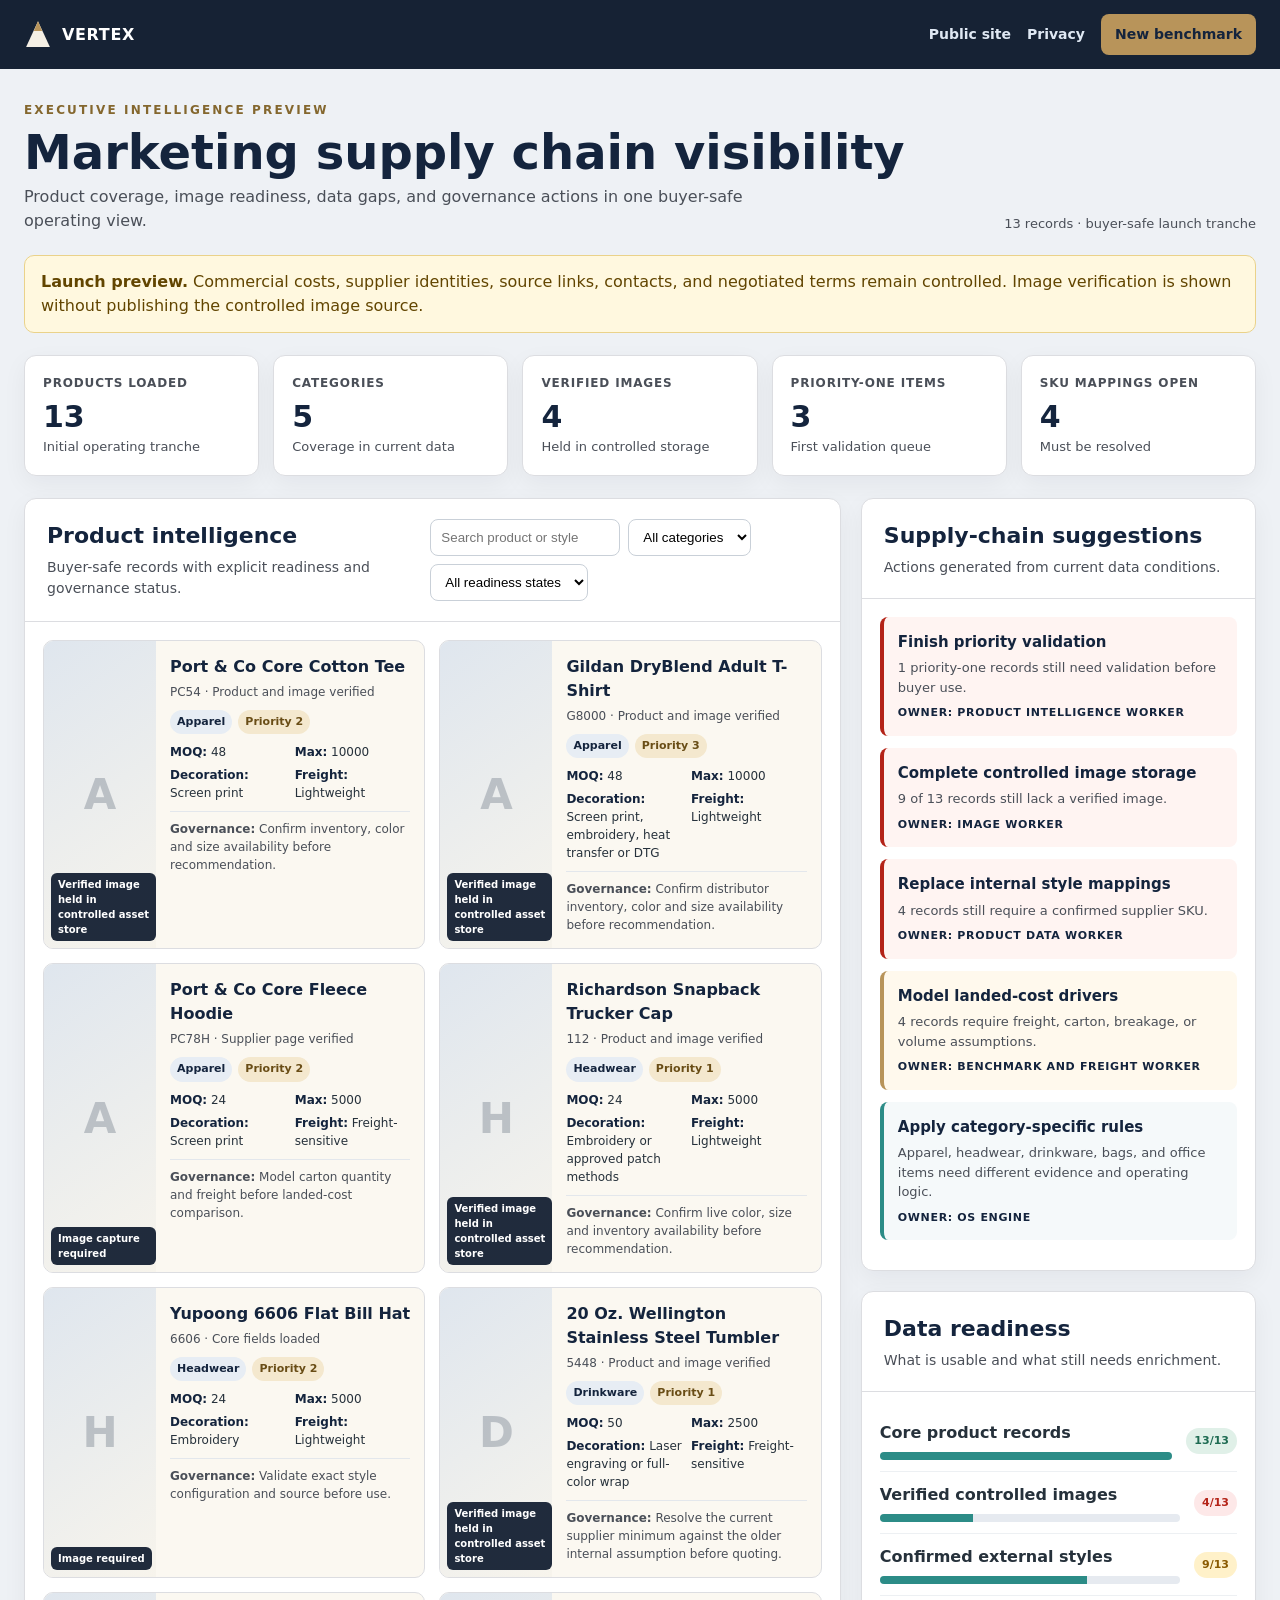
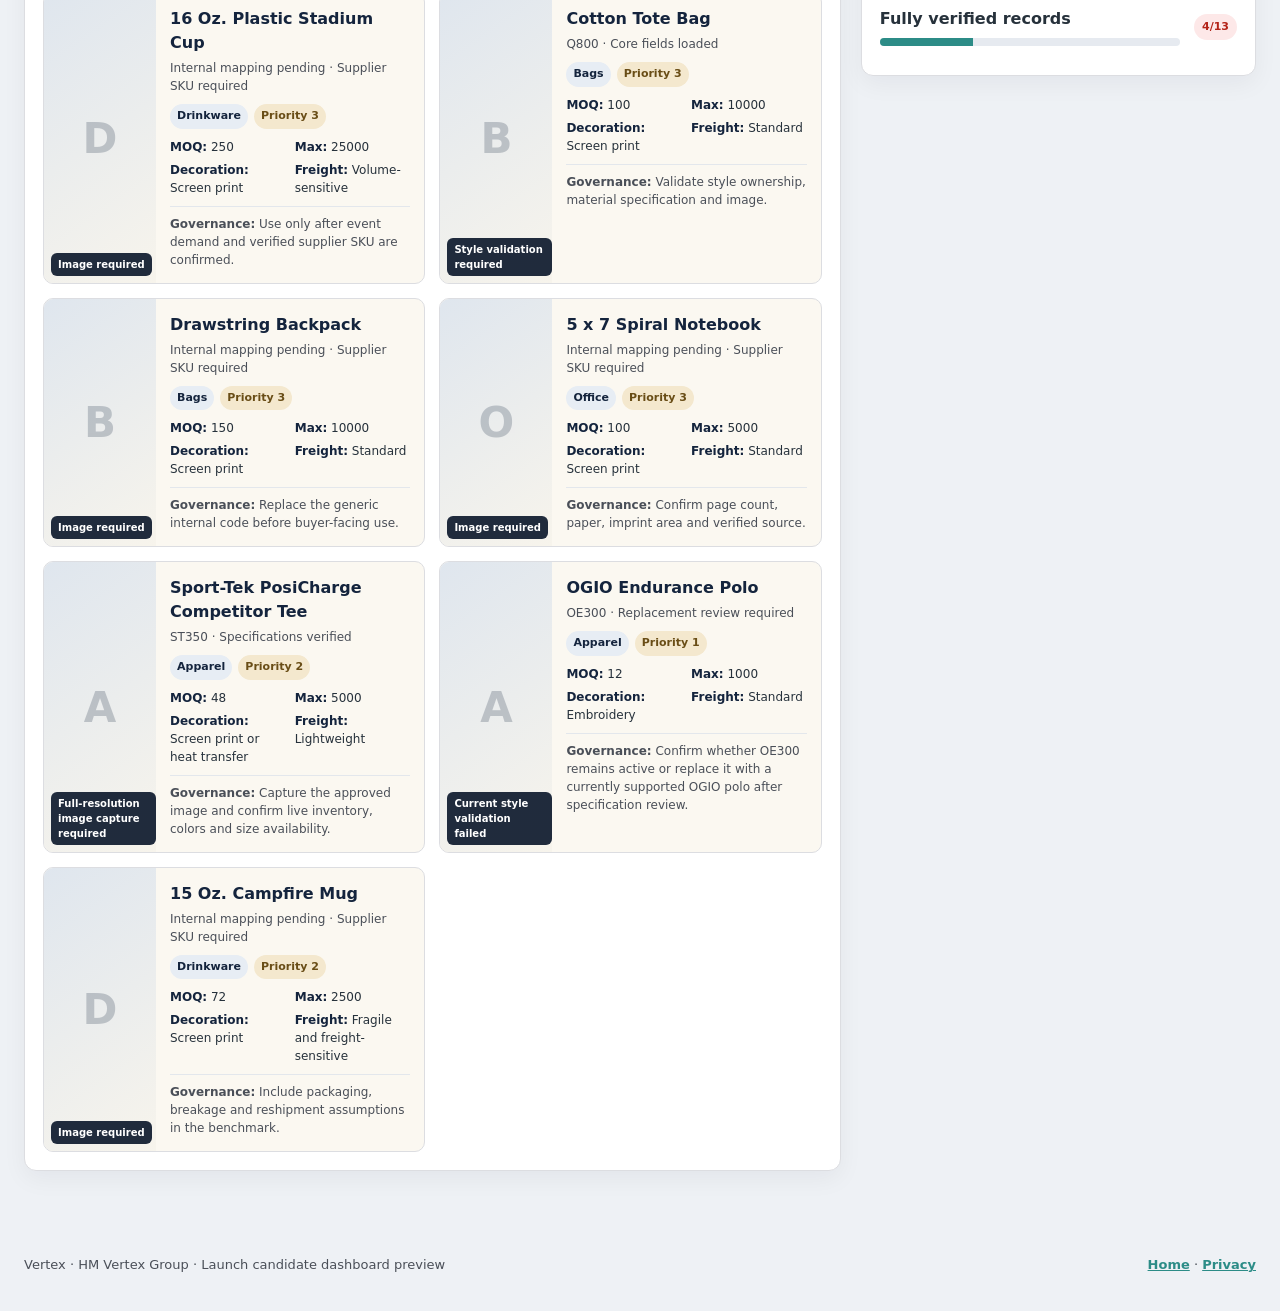
==== commit 72afc36e: "Keep dashboard preview supplier-safe" ====
--- a/dashboard.html
+++ b/dashboard.html
@@ -8,31 +8,28 @@
 <meta name="robots" content="noindex,nofollow" />
 <link rel="icon" href="/assets/apex.svg" type="image/svg+xml" />
 <style>
-:root{--navy:#14243d;--navy2:#0f1b2e;--bronze:#b8945a;--cream:#f4efe4;--cream2:#fbf8f1;--teal:#2c8c87;--teal2:#57bfb4;--green:#1e6b52;--red:#b42318;--amber:#8a5a00;--ink:#26313b;--grey:#4a4f58;--line:#dcdde1;--white:#fff}
-*{box-sizing:border-box}html{scroll-behavior:smooth}body{margin:0;font-family:Inter,system-ui,-apple-system,Segoe UI,sans-serif;background:#eef1f5;color:var(--ink);line-height:1.5}a{color:var(--teal)}button,input,select{font:inherit}a:focus-visible,button:focus-visible,input:focus-visible,select:focus-visible{outline:3px solid var(--teal2);outline-offset:3px}.skip{position:absolute;left:-999px;top:0;background:var(--bronze);color:var(--navy);padding:12px 16px;font-weight:900;z-index:100}.skip:focus{left:0}.topbar{position:sticky;top:0;z-index:20;background:rgba(15,27,46,.97);color:#fff;border-bottom:1px solid rgba(255,255,255,.12)}.topbar-inner{max-width:1320px;margin:auto;padding:14px 24px;display:flex;align-items:center;justify-content:space-between;gap:18px}.brand{display:flex;align-items:center;gap:11px;color:#fff;text-decoration:none;font-weight:900;letter-spacing:.04em}.brand img{width:28px;height:31px}.topnav{display:flex;align-items:center;gap:16px}.topnav a{color:#dfe8f3;text-decoration:none;font-weight:800;font-size:14px}.topnav .primary{background:var(--bronze);color:var(--navy);padding:10px 14px;border-radius:8px}.layout{max-width:1320px;margin:auto;padding:28px 24px 56px}.hero{display:flex;justify-content:space-between;align-items:flex-end;gap:24px;margin-bottom:24px}.eyebrow{font-size:12px;text-transform:uppercase;letter-spacing:.18em;color:#84672e;font-weight:900}.hero h1{margin:6px 0 8px;color:var(--navy);font-size:clamp(30px,5vw,48px);line-height:1.05}.hero p{margin:0;color:var(--grey);max-width:760px}.stamp{font-size:13px;color:var(--grey);text-align:right}.notice{background:#fff8df;border:1px solid #ead28a;border-radius:10px;padding:14px 16px;color:#624500;margin-bottom:22px}.metrics{display:grid;grid-template-columns:repeat(5,minmax(0,1fr));gap:14px;margin-bottom:24px}.metric{background:#fff;border:1px solid var(--line);border-radius:12px;padding:18px;box-shadow:0 8px 24px rgba(15,27,46,.05)}.metric .label{font-size:12px;color:var(--grey);font-weight:800;text-transform:uppercase;letter-spacing:.08em}.metric .value{font-size:30px;line-height:1;margin:10px 0 5px;color:var(--navy);font-weight:900}.metric .sub{font-size:13px;color:var(--grey)}.grid{display:grid;grid-template-columns:minmax(0,1.55fr) minmax(320px,.75fr);gap:20px;align-items:start}.panel{background:#fff;border:1px solid var(--line);border-radius:12px;box-shadow:0 8px 24px rgba(15,27,46,.05);overflow:hidden}.panel-head{display:flex;align-items:flex-start;justify-content:space-between;gap:18px;padding:20px 22px;border-bottom:1px solid var(--line)}.panel-head h2{margin:0;color:var(--navy);font-size:22px}.panel-head p{margin:5px 0 0;color:var(--grey);font-size:14px}.filters{display:flex;flex-wrap:wrap;gap:9px}.filters input,.filters select{border:1px solid #c9d0d8;border-radius:8px;padding:9px 10px;background:#fff;color:var(--ink)}.filters input{width:190px}.products{padding:18px;display:grid;grid-template-columns:repeat(2,minmax(0,1fr));gap:14px}.product{border:1px solid var(--line);border-radius:10px;overflow:hidden;background:var(--cream2);display:grid;grid-template-columns:126px 1fr;min-height:176px}.product-media{background:linear-gradient(145deg,#dfe6ee,#f7f4ec);display:grid;place-items:center;position:relative;overflow:hidden}.product-media img{width:100%;height:100%;object-fit:contain;background:#fff}.placeholder{font-size:42px;color:var(--navy);font-weight:900;opacity:.22}.image-badge{position:absolute;left:7px;bottom:7px;background:rgba(15,27,46,.92);color:#fff;border-radius:6px;padding:4px 7px;font-size:10px;font-weight:900}.product-body{padding:14px}.product h3{font-size:16px;color:var(--navy);margin:0 0 4px}.meta{font-size:12px;color:var(--grey);margin-bottom:10px}.tags{display:flex;gap:6px;flex-wrap:wrap;margin-bottom:10px}.tag{font-size:11px;font-weight:800;border-radius:999px;padding:4px 7px;background:#e7edf4;color:var(--navy)}.tag.priority{background:#f4e8ce;color:#694d16}.facts{display:grid;grid-template-columns:repeat(2,minmax(0,1fr));gap:5px 10px;font-size:12px}.facts b{color:var(--navy)}.flag{font-size:12px;color:var(--grey);border-top:1px solid #e3e7ec;margin-top:10px;padding-top:9px}.sidebar{display:grid;gap:20px}.recommendations,.quality{padding:18px}.rec{border-left:4px solid var(--teal);background:#f5f9fa;border-radius:8px;padding:14px;margin-bottom:12px}.rec.high{border-color:var(--red);background:#fff4f2}.rec.medium{border-color:var(--bronze);background:#fff9ed}.rec h3{margin:0 0 5px;font-size:15px;color:var(--navy)}.rec p{margin:0;color:var(--grey);font-size:13px}.owner{display:block;margin-top:8px;font-size:11px;font-weight:900;color:var(--navy);text-transform:uppercase;letter-spacing:.06em}.quality-row{display:grid;grid-template-columns:1fr auto;gap:14px;align-items:center;padding:11px 0;border-top:1px solid #edf0f3}.quality-row:first-child{border-top:0}.status{font-size:11px;font-weight:900;border-radius:999px;padding:5px 8px}.status.good{background:#e0f0e8;color:var(--green)}.status.warn{background:#fff1c9;color:var(--amber)}.status.bad{background:#fde8e8;color:var(--red)}.bar{height:8px;background:#e6eaf0;border-radius:999px;overflow:hidden;margin-top:7px}.bar span{display:block;height:100%;background:var(--teal)}.empty{padding:42px;text-align:center;color:var(--grey)}.footer{margin-top:28px;color:var(--grey);font-size:13px;display:flex;justify-content:space-between;gap:16px;flex-wrap:wrap}.footer a{font-weight:800}@media(max-width:1080px){.metrics{grid-template-columns:repeat(3,1fr)}.grid{grid-template-columns:1fr}.sidebar{grid-template-columns:1fr 1fr}}@media(max-width:760px){.topnav a:not(.primary){display:none}.layout{padding:22px 16px 42px}.hero{display:block}.stamp{text-align:left;margin-top:12px}.metrics{grid-template-columns:repeat(2,1fr)}.products{grid-template-columns:1fr;padding:12px}.product{grid-template-columns:108px 1fr}.sidebar{grid-template-columns:1fr}.panel-head{display:block}.filters{margin-top:14px}.filters input,.filters select{width:100%}}@media(max-width:430px){.metrics{grid-template-columns:1fr}.product{grid-template-columns:1fr}.product-media{height:190px}}
+:root{--navy:#14243d;--deep:#0f1b2e;--bronze:#b8945a;--cream:#f4efe4;--paper:#fbf8f1;--teal:#2c8c87;--green:#1e6b52;--red:#b42318;--amber:#8a5a00;--ink:#26313b;--grey:#4a4f58;--line:#dcdde1;--white:#fff}*{box-sizing:border-box}body{margin:0;font-family:Inter,system-ui,-apple-system,Segoe UI,sans-serif;background:#eef1f5;color:var(--ink);line-height:1.5}a{color:var(--teal)}a:focus-visible,input:focus-visible,select:focus-visible{outline:3px solid #57bfb4;outline-offset:3px}.skip{position:absolute;left:-999px;top:0;background:var(--bronze);color:var(--navy);padding:12px 16px;font-weight:900;z-index:100}.skip:focus{left:0}.top{position:sticky;top:0;z-index:20;background:rgba(15,27,46,.97);color:#fff}.top-inner{max-width:1320px;margin:auto;padding:14px 24px;display:flex;align-items:center;justify-content:space-between;gap:16px}.brand{display:flex;align-items:center;gap:10px;color:#fff;text-decoration:none;font-weight:900;letter-spacing:.04em}.brand img{width:28px;height:31px}.nav{display:flex;gap:16px;align-items:center}.nav a{color:#dfe8f3;text-decoration:none;font-weight:800;font-size:14px}.nav .cta{background:var(--bronze);color:var(--navy);padding:10px 14px;border-radius:8px}.layout{max-width:1320px;margin:auto;padding:28px 24px 56px}.hero{display:flex;justify-content:space-between;align-items:flex-end;gap:22px;margin-bottom:22px}.eyebrow{font-size:12px;text-transform:uppercase;letter-spacing:.18em;color:#84672e;font-weight:900}.hero h1{margin:6px 0 8px;color:var(--navy);font-size:clamp(30px,5vw,48px);line-height:1.05}.hero p{margin:0;color:var(--grey);max-width:760px}.stamp{color:var(--grey);font-size:13px}.notice{background:#fff8df;border:1px solid #ead28a;border-radius:10px;padding:14px 16px;color:#624500;margin-bottom:22px}.metrics{display:grid;grid-template-columns:repeat(5,minmax(0,1fr));gap:14px;margin-bottom:22px}.metric,.panel{background:#fff;border:1px solid var(--line);border-radius:12px;box-shadow:0 8px 24px rgba(15,27,46,.05)}.metric{padding:18px}.metric span{display:block}.metric .label{font-size:12px;color:var(--grey);font-weight:900;text-transform:uppercase;letter-spacing:.07em}.metric .value{font-size:30px;color:var(--navy);font-weight:900;line-height:1;margin:10px 0 5px}.metric .sub{font-size:13px;color:var(--grey)}.main-grid{display:grid;grid-template-columns:minmax(0,1.55fr) minmax(320px,.75fr);gap:20px;align-items:start}.panel{overflow:hidden}.panel-head{display:flex;align-items:flex-start;justify-content:space-between;gap:16px;padding:20px 22px;border-bottom:1px solid var(--line)}.panel-head h2{margin:0;color:var(--navy);font-size:22px}.panel-head p{margin:5px 0 0;color:var(--grey);font-size:14px}.filters{display:flex;gap:8px;flex-wrap:wrap}.filters input,.filters select{border:1px solid #c9d0d8;border-radius:8px;padding:9px 10px;background:#fff}.filters input{width:190px}.products{padding:18px;display:grid;grid-template-columns:repeat(2,minmax(0,1fr));gap:14px}.product{display:grid;grid-template-columns:112px 1fr;border:1px solid var(--line);border-radius:10px;overflow:hidden;background:var(--paper);min-height:170px}.media{display:grid;place-items:center;background:linear-gradient(145deg,#dfe6ee,#f7f4ec);position:relative}.glyph{font-size:42px;color:var(--navy);font-weight:900;opacity:.22}.image-state{position:absolute;left:7px;bottom:7px;background:rgba(15,27,46,.92);color:#fff;border-radius:6px;padding:4px 7px;font-size:10px;font-weight:900}.body{padding:14px}.body h3{margin:0 0 4px;color:var(--navy);font-size:16px}.meta{color:var(--grey);font-size:12px;margin-bottom:9px}.tags{display:flex;gap:6px;flex-wrap:wrap;margin-bottom:9px}.tag{font-size:11px;font-weight:900;border-radius:999px;padding:4px 7px;background:#e7edf4;color:var(--navy)}.tag.priority{background:#f4e8ce;color:#694d16}.facts{display:grid;grid-template-columns:repeat(2,minmax(0,1fr));gap:5px 9px;font-size:12px}.facts b{color:var(--navy)}.flag{font-size:12px;color:var(--grey);border-top:1px solid #e3e7ec;margin-top:9px;padding-top:8px}.side{display:grid;gap:20px}.content{padding:18px}.rec{border-left:4px solid var(--teal);background:#f5f9fa;border-radius:8px;padding:14px;margin-bottom:12px}.rec.high{border-color:var(--red);background:#fff4f2}.rec.medium{border-color:var(--bronze);background:#fff9ed}.rec h3{margin:0 0 5px;color:var(--navy);font-size:15px}.rec p{margin:0;color:var(--grey);font-size:13px}.owner{display:block;margin-top:8px;color:var(--navy);font-size:11px;font-weight:900;text-transform:uppercase;letter-spacing:.06em}.quality-row{display:grid;grid-template-columns:1fr auto;gap:14px;align-items:center;padding:11px 0;border-top:1px solid #edf0f3}.quality-row:first-child{border-top:0}.bar{height:8px;background:#e6eaf0;border-radius:999px;overflow:hidden;margin-top:7px}.bar span{display:block;height:100%;background:var(--teal)}.status{font-size:11px;font-weight:900;border-radius:999px;padding:5px 8px}.good{background:#e0f0e8;color:var(--green)}.warn{background:#fff1c9;color:var(--amber)}.bad{background:#fde8e8;color:var(--red)}.empty{padding:42px;text-align:center;color:var(--grey)}footer{max-width:1320px;margin:28px auto 0;padding:0 24px 36px;display:flex;justify-content:space-between;gap:16px;flex-wrap:wrap;color:var(--grey);font-size:13px}footer a{font-weight:800}@media(max-width:1080px){.metrics{grid-template-columns:repeat(3,1fr)}.main-grid{grid-template-columns:1fr}.side{grid-template-columns:1fr 1fr}}@media(max-width:760px){.nav a:not(.cta){display:none}.layout{padding:22px 16px 42px}.hero{display:block}.stamp{margin-top:10px}.metrics{grid-template-columns:repeat(2,1fr)}.products{grid-template-columns:1fr;padding:12px}.side{grid-template-columns:1fr}.panel-head{display:block}.filters{margin-top:12px}.filters input,.filters select{width:100%}}@media(max-width:430px){.metrics{grid-template-columns:1fr}.product{grid-template-columns:1fr}.media{height:150px}}
 </style>
 </head>
 <body>
 <a class="skip" href="#main">Skip to dashboard</a>
-<header class="topbar"><div class="topbar-inner"><a class="brand" href="/"><img src="/assets/apex-dark.svg" alt="" />VERTEX</a><nav class="topnav" aria-label="Dashboard navigation"><a href="/">Public site</a><a href="/privacy.html">Privacy</a><a class="primary" href="/#benchmark">New benchmark</a></nav></div></header>
+<header class="top"><div class="top-inner"><a class="brand" href="/"><img src="/assets/apex-dark.svg" alt="" />VERTEX</a><nav class="nav" aria-label="Dashboard navigation"><a href="/">Public site</a><a href="/privacy.html">Privacy</a><a class="cta" href="/#benchmark">New benchmark</a></nav></div></header>
 <main class="layout" id="main">
-<section class="hero"><div><span class="eyebrow">Executive intelligence preview</span><h1>Marketing supply chain visibility</h1><p>Product coverage, data quality, image readiness, and governance actions in one buyer-safe operating view.</p></div><div class="stamp" id="stamp">Loading product intelligence…</div></section>
-<div class="notice"><strong>Launch preview.</strong> Commercial costs, supplier identities, direct-source paths, and negotiated terms remain controlled. Recommendations shown here are decision support—not automatic supplier switching or verified savings claims.</div>
-<section class="metrics" aria-label="Product intelligence metrics"><div class="metric"><div class="label">Products loaded</div><div class="value" id="metricProducts">—</div><div class="sub">Initial operating tranche</div></div><div class="metric"><div class="label">Categories</div><div class="value" id="metricCategories">—</div><div class="sub">Coverage in current data</div></div><div class="metric"><div class="label">Verified images</div><div class="value" id="metricImages">—</div><div class="sub">Ready for visual review</div></div><div class="metric"><div class="label">Priority-one items</div><div class="value" id="metricPriority">—</div><div class="sub">First validation queue</div></div><div class="metric"><div class="label">SKU mappings open</div><div class="value" id="metricMappings">—</div><div class="sub">Must be resolved</div></div></section>
-<div class="grid"><section class="panel" aria-labelledby="productsTitle"><div class="panel-head"><div><h2 id="productsTitle">Product intelligence</h2><p>Buyer-safe records with explicit readiness and governance status.</p></div><div class="filters"><input id="search" type="search" placeholder="Search product or style" aria-label="Search products" /><select id="category" aria-label="Filter by category"><option value="">All categories</option></select><select id="readiness" aria-label="Filter by readiness"><option value="">All readiness states</option><option value="verified">Verified</option><option value="open">Open validation</option></select></div></div><div class="products" id="products"><div class="empty">Loading products…</div></div></section><aside class="sidebar"><section class="panel"><div class="panel-head"><div><h2>Supply-chain suggestions</h2><p>Actions generated from current data conditions.</p></div></div><div class="recommendations" id="recommendations"></div></section><section class="panel"><div class="panel-head"><div><h2>Data readiness</h2><p>What is usable and what still needs enrichment.</p></div></div><div class="quality" id="quality"></div></section></aside></div>
-<footer class="footer"><span>Vertex · HM Vertex Group · Launch candidate dashboard preview</span><span><a href="/">Home</a> · <a href="/privacy.html">Privacy</a></span></footer>
-</main>
+<section class="hero"><div><span class="eyebrow">Executive intelligence preview</span><h1>Marketing supply chain visibility</h1><p>Product coverage, image readiness, data gaps, and governance actions in one buyer-safe operating view.</p></div><div class="stamp" id="stamp">Loading product intelligence…</div></section>
+<div class="notice"><strong>Launch preview.</strong> Commercial costs, supplier identities, source links, contacts, and negotiated terms remain controlled. Image verification is shown without publishing the controlled image source.</div>
+<section class="metrics" aria-label="Product intelligence metrics"><div class="metric"><span class="label">Products loaded</span><span class="value" id="mProducts">—</span><span class="sub">Initial operating tranche</span></div><div class="metric"><span class="label">Categories</span><span class="value" id="mCategories">—</span><span class="sub">Coverage in current data</span></div><div class="metric"><span class="label">Verified images</span><span class="value" id="mImages">—</span><span class="sub">Held in controlled storage</span></div><div class="metric"><span class="label">Priority-one items</span><span class="value" id="mPriority">—</span><span class="sub">First validation queue</span></div><div class="metric"><span class="label">SKU mappings open</span><span class="value" id="mMappings">—</span><span class="sub">Must be resolved</span></div></section>
+<div class="main-grid"><section class="panel" aria-labelledby="productsTitle"><div class="panel-head"><div><h2 id="productsTitle">Product intelligence</h2><p>Buyer-safe records with explicit readiness and governance status.</p></div><div class="filters"><input id="search" type="search" placeholder="Search product or style" aria-label="Search products" /><select id="category" aria-label="Filter by category"><option value="">All categories</option></select><select id="readiness" aria-label="Filter by readiness"><option value="">All readiness states</option><option value="verified">Verified</option><option value="open">Open validation</option></select></div></div><div class="products" id="products"><div class="empty">Loading products…</div></div></section><aside class="side"><section class="panel"><div class="panel-head"><div><h2>Supply-chain suggestions</h2><p>Actions generated from current data conditions.</p></div></div><div class="content" id="recommendations"></div></section><section class="panel"><div class="panel-head"><div><h2>Data readiness</h2><p>What is usable and what still needs enrichment.</p></div></div><div class="content" id="quality"></div></section></aside></div>
+</main><footer><span>Vertex · HM Vertex Group · Launch candidate dashboard preview</span><span><a href="/">Home</a> · <a href="/privacy.html">Privacy</a></span></footer>
 <script>
-const state={products:[],filtered:[]};const esc=v=>String(v??'').replace(/[&<>"']/g,m=>({'&':'&amp;','<':'&lt;','>':'&gt;','"':'&quot;',"'":'&#039;'}[m]));const unique=f=>[...new Set(state.products.map(p=>p[f]).filter(Boolean))].sort();
+const state={products:[],filtered:[]};const esc=v=>String(v??'').replace(/[&<>"']/g,m=>({'&':'&amp;','<':'&lt;','>':'&gt;','"':'&quot;',"'":'&#039;'}[m]));const unique=f=>[...new Set(state.products.map(p=>p[f]).filter(Boolean))].sort();const verified=p=>p.record_status==='Product and image verified';
 function fillSelect(id,values){const el=document.getElementById(id);values.forEach(v=>{const o=document.createElement('option');o.value=v;o.textContent=v;el.appendChild(o)})}
-function isVerified(p){return p.record_status==='Product and image verified'}
-function renderMetrics(){const p=state.products;document.getElementById('metricProducts').textContent=p.length;document.getElementById('metricCategories').textContent=unique('category').length;document.getElementById('metricImages').textContent=p.filter(x=>x.image_url&&/verified/i.test(x.image_status)).length;document.getElementById('metricPriority').textContent=p.filter(x=>Number(x.priority)===1).length;document.getElementById('metricMappings').textContent=p.filter(x=>/mapping pending/i.test(x.style)).length}
-function card(p){const image=p.image_url?`<img src="${esc(p.image_url)}" alt="${esc(p.name)} product image" loading="lazy" referrerpolicy="no-referrer" onerror="this.remove();this.parentElement.querySelector('.placeholder').hidden=false">`:'';return `<article class="product"><div class="product-media">${image}<div class="placeholder" ${p.image_url?'hidden':''} aria-label="Product image not yet verified">${esc((p.category||'?')[0])}</div><span class="image-badge">${esc(p.image_status)}</span></div><div class="product-body"><h3>${esc(p.name)}</h3><div class="meta">${esc(p.style)} · ${esc(p.record_status)}</div><div class="tags"><span class="tag">${esc(p.category)}</span><span class="tag priority">Priority ${esc(p.priority)}</span></div><div class="facts"><span><b>MOQ:</b> ${esc(p.min_qty)}</span><span><b>Max:</b> ${esc(p.max_qty)}</span><span><b>Decoration:</b> ${esc(p.decoration)}</span><span><b>Freight:</b> ${esc(p.weight_band)}</span></div><div class="flag"><b>Governance:</b> ${esc(p.governance_flag)}</div></div></article>`}
-function applyFilters(){const q=document.getElementById('search').value.trim().toLowerCase(),c=document.getElementById('category').value,r=document.getElementById('readiness').value;state.filtered=state.products.filter(p=>(!q||[p.name,p.style,p.category,p.record_status].join(' ').toLowerCase().includes(q))&&(!c||p.category===c)&&(!r||(r==='verified'?isVerified(p):!isVerified(p))));document.getElementById('products').innerHTML=state.filtered.length?state.filtered.map(card).join(''):'<div class="empty">No products match these filters.</div>'}
-function recommendations(){const p=state.products,missing=p.filter(x=>!x.image_url).length,mapping=p.filter(x=>/mapping pending/i.test(x.style)).length,freight=p.filter(x=>/freight-sensitive|fragile|volume-sensitive/i.test(x.weight_band)).length,priorityOpen=p.filter(x=>Number(x.priority)===1&&!isVerified(x)).length;const items=[['high','Finish priority validation',`${priorityOpen} priority-one records still need source or image validation before buyer use.`,'Product intelligence worker'],['high','Complete the image queue',`${missing} of ${p.length} records still lack a verified product image.`,'Image worker'],['high','Replace internal style mappings',`${mapping} records still use an internal placeholder instead of a confirmed supplier SKU.`,'Product data worker'],['medium','Model landed-cost drivers',`${freight} records require explicit freight, carton, breakage, or volume assumptions.`,'Benchmark and freight worker'],['','Apply category-specific rules','Apparel, headwear, drinkware, bags, and office products need different decoration, evidence, minimum, and freight logic.','OS Engine']];document.getElementById('recommendations').innerHTML=items.map(([level,title,text,owner])=>`<article class="rec ${level}"><h3>${esc(title)}</h3><p>${esc(text)}</p><span class="owner">Owner: ${esc(owner)}</span></article>`).join('')}
-function quality(){const p=state.products;const rows=[['Core product records',p.length,p.length],['Verified images',p.filter(x=>x.image_url).length,p.length],['Confirmed external styles',p.filter(x=>!/mapping pending/i.test(x.style)).length,p.length],['Fully verified records',p.filter(isVerified).length,p.length]];document.getElementById('quality').innerHTML=rows.map(([label,n,total])=>{const pct=Math.round(n/total*100),status=pct===100?'good':pct>=60?'warn':'bad';return `<div class="quality-row"><div><strong>${esc(label)}</strong><div class="bar" aria-label="${pct}% complete"><span style="width:${pct}%"></span></div></div><span class="status ${status}">${n}/${total}</span></div>`}).join('')}
-async function init(){try{const res=await fetch('/data/products.json',{cache:'no-store'});if(!res.ok)throw new Error();const data=await res.json();state.products=data.products||[];document.getElementById('stamp').textContent=`${state.products.length} records · ${data.data_status}`;fillSelect('category',unique('category'));renderMetrics();applyFilters();recommendations();quality()}catch(e){document.getElementById('stamp').textContent='Product data unavailable';document.getElementById('products').innerHTML='<div class="empty">The controlled product dataset could not be loaded.</div>'}}
-['search','category','readiness'].forEach(id=>document.getElementById(id).addEventListener(id==='search'?'input':'change',applyFilters));init();
+function metrics(){const p=state.products;document.getElementById('mProducts').textContent=p.length;document.getElementById('mCategories').textContent=unique('category').length;document.getElementById('mImages').textContent=p.filter(x=>x.image_available).length;document.getElementById('mPriority').textContent=p.filter(x=>Number(x.priority)===1).length;document.getElementById('mMappings').textContent=p.filter(x=>/mapping pending/i.test(x.style)).length}
+function card(p){return `<article class="product"><div class="media"><div class="glyph" aria-hidden="true">${esc((p.category||'?')[0])}</div><span class="image-state">${esc(p.image_status)}</span></div><div class="body"><h3>${esc(p.name)}</h3><div class="meta">${esc(p.style)} · ${esc(p.record_status)}</div><div class="tags"><span class="tag">${esc(p.category)}</span><span class="tag priority">Priority ${esc(p.priority)}</span></div><div class="facts"><span><b>MOQ:</b> ${esc(p.min_qty)}</span><span><b>Max:</b> ${esc(p.max_qty)}</span><span><b>Decoration:</b> ${esc(p.decoration)}</span><span><b>Freight:</b> ${esc(p.weight_band)}</span></div><div class="flag"><b>Governance:</b> ${esc(p.governance_flag)}</div></div></article>`}
+function filter(){const q=document.getElementById('search').value.trim().toLowerCase(),c=document.getElementById('category').value,r=document.getElementById('readiness').value;state.filtered=state.products.filter(p=>(!q||[p.name,p.style,p.category,p.record_status].join(' ').toLowerCase().includes(q))&&(!c||p.category===c)&&(!r||(r==='verified'?verified(p):!verified(p))));document.getElementById('products').innerHTML=state.filtered.length?state.filtered.map(card).join(''):'<div class="empty">No products match these filters.</div>'}
+function recs(){const p=state.products,missing=p.filter(x=>!x.image_available).length,mapping=p.filter(x=>/mapping pending/i.test(x.style)).length,freight=p.filter(x=>/freight-sensitive|fragile|volume-sensitive/i.test(x.weight_band)).length,priorityOpen=p.filter(x=>Number(x.priority)===1&&!verified(x)).length;const items=[['high','Finish priority validation',`${priorityOpen} priority-one records still need validation before buyer use.`,'Product intelligence worker'],['high','Complete controlled image storage',`${missing} of ${p.length} records still lack a verified image.`,'Image worker'],['high','Replace internal style mappings',`${mapping} records still require a confirmed supplier SKU.`,'Product data worker'],['medium','Model landed-cost drivers',`${freight} records require freight, carton, breakage, or volume assumptions.`,'Benchmark and freight worker'],['','Apply category-specific rules','Apparel, headwear, drinkware, bags, and office items need different evidence and operating logic.','OS Engine']];document.getElementById('recommendations').innerHTML=items.map(([level,title,text,owner])=>`<article class="rec ${level}"><h3>${esc(title)}</h3><p>${esc(text)}</p><span class="owner">Owner: ${esc(owner)}</span></article>`).join('')}
+function quality(){const p=state.products;const rows=[['Core product records',p.length,p.length],['Verified controlled images',p.filter(x=>x.image_available).length,p.length],['Confirmed external styles',p.filter(x=>!/mapping pending/i.test(x.style)).length,p.length],['Fully verified records',p.filter(verified).length,p.length]];document.getElementById('quality').innerHTML=rows.map(([label,n,total])=>{const pct=Math.round(n/total*100),cls=pct===100?'good':pct>=60?'warn':'bad';return `<div class="quality-row"><div><strong>${esc(label)}</strong><div class="bar" aria-label="${pct}% complete"><span style="width:${pct}%"></span></div></div><span class="status ${cls}">${n}/${total}</span></div>`}).join('')}
+async function init(){try{const res=await fetch('/data/products.json',{cache:'no-store'});if(!res.ok)throw new Error();const data=await res.json();state.products=data.products||[];document.getElementById('stamp').textContent=`${state.products.length} records · ${data.data_status}`;fillSelect('category',unique('category'));metrics();filter();recs();quality()}catch(e){document.getElementById('stamp').textContent='Product data unavailable';document.getElementById('products').innerHTML='<div class="empty">The controlled product dataset could not be loaded.</div>'}}
+['search','category','readiness'].forEach(id=>document.getElementById(id).addEventListener(id==='search'?'input':'change',filter));init();
 </script>
 </body>
 </html>
